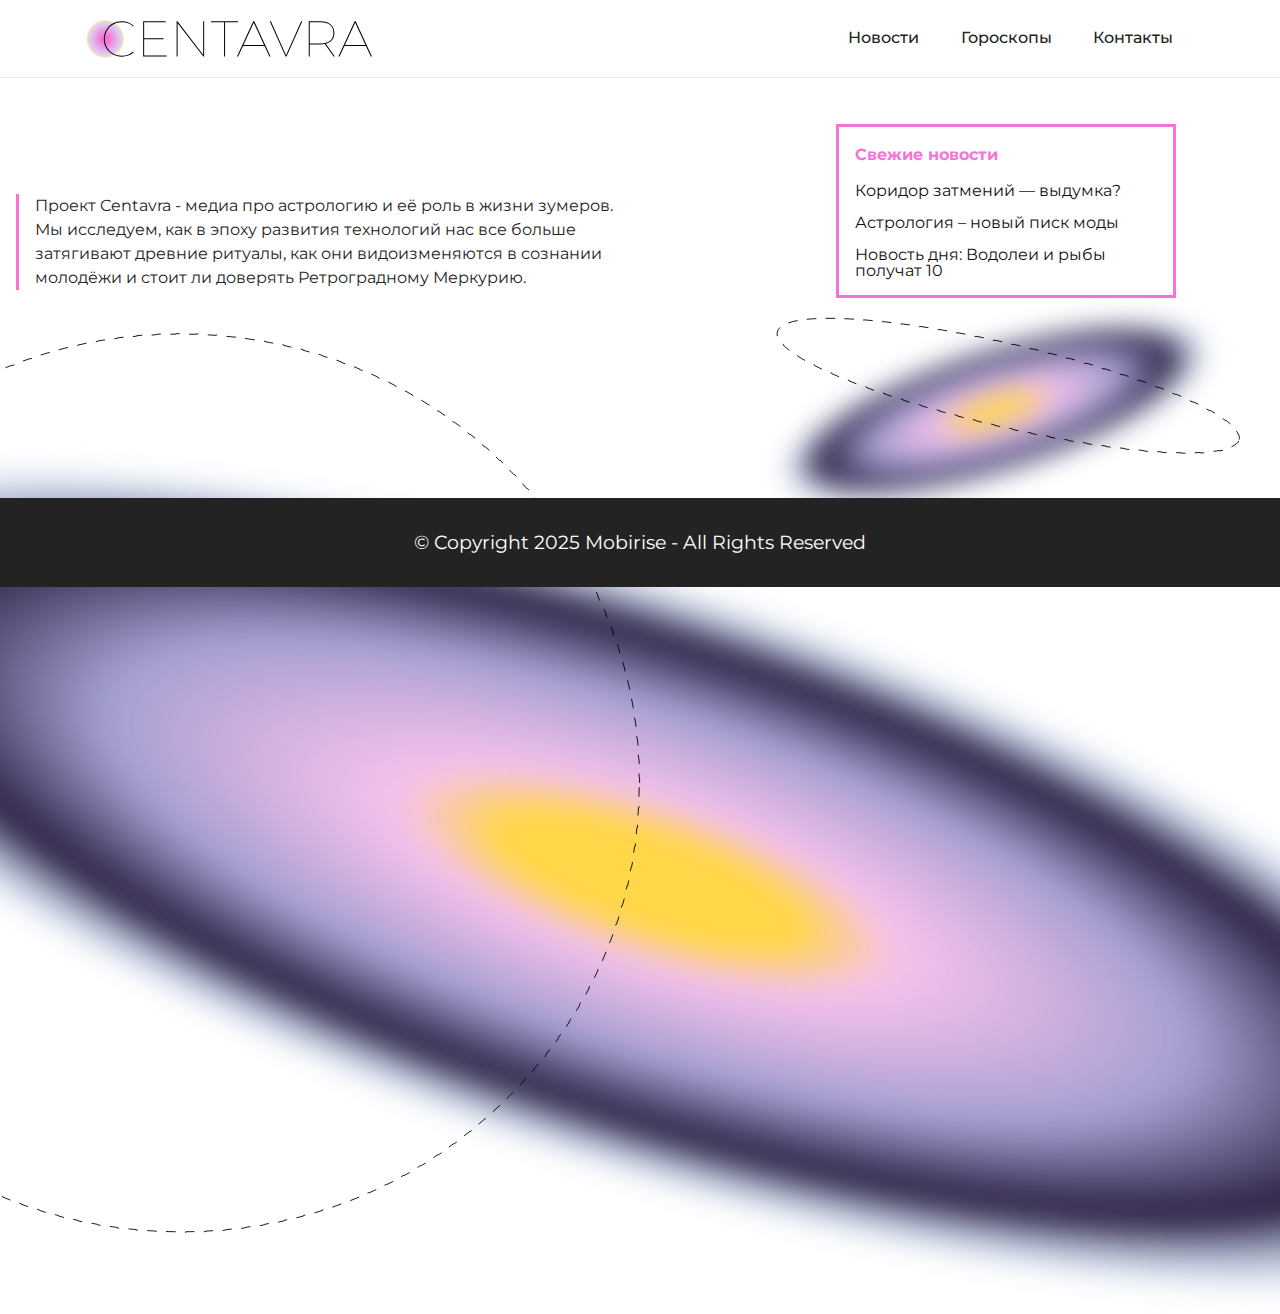
==== index.html @ 2cfb37d2 "init" ====
<!DOCTYPE html>
<html>

<head>
    <!-- Site made with Mobirise Website Builder v5.5.2, https://mobirise.com -->
    <meta charset="UTF-8">
    <meta http-equiv="X-UA-Compatible" content="IE=edge">
    <meta name="generator" content="Mobirise v5.5.2, mobirise.com">
    <meta name="viewport" content="width=device-width, initial-scale=1, minimum-scale=1">
    <link rel="shortcut icon" href="assets/images/group-280.svg" type="image/x-icon">
    <meta name="description" content="">


    <title>Home</title>
    <link rel="stylesheet" href="assets/bootstrap/css/bootstrap.min.css">
    <link rel="stylesheet" href="assets/bootstrap/css/bootstrap-grid.min.css">
    <link rel="stylesheet" href="assets/bootstrap/css/bootstrap-reboot.min.css">
    <link rel="stylesheet" href="assets/dropdown/css/style.css">
    <link rel="stylesheet" href="assets/socicon/css/styles.css">
    <link rel="stylesheet" href="assets/theme/css/style.css">
    <link rel="stylesheet" href="assets/custom/styles.css">
    <link rel="preload"
        href="https://fonts.googleapis.com/css?family=Montserrat:100,100i,200,200i,300,300i,400,400i,500,500i,600,600i,700,700i,800,800i,900,900i&display=swap"
        as="style" onload="this.onload=null;this.rel='stylesheet'">
    <noscript>
        <link rel="stylesheet"
            href="https://fonts.googleapis.com/css?family=Montserrat:100,100i,200,200i,300,300i,400,400i,500,500i,600,600i,700,700i,800,800i,900,900i&display=swap">
    </noscript>
    <link rel="preload" as="style" href="assets/mobirise/css/mbr-additional.css">
    <link rel="stylesheet" href="assets/mobirise/css/mbr-additional.css" type="text/css">




</head>

<body>

    <section data-bs-version="5.1" class="menu cid-s48OLK6784" once="menu" id="menu1-h">

        <nav class="navbar navbar-dropdown navbar-fixed-top navbar-expand-lg">
            <div class="container">
                <div class="navbar-brand">
                    <span class="navbar-logo">
                        <a href="index.html">
                            <img src="assets/images/group-280.svg" alt="home" style="height: 3.8rem;">
                        </a>
                    </span>
                </div>
                <button class="navbar-toggler" type="button" data-toggle="collapse" data-bs-toggle="collapse"
                    data-target="#navbarSupportedContent" data-bs-target="#navbarSupportedContent"
                    aria-controls="navbarNavAltMarkup" aria-expanded="false" aria-label="Toggle navigation">
                    <div class="hamburger">
                        <span></span>
                        <span></span>
                        <span></span>
                        <span></span>
                    </div>
                </button>
                <div class="collapse navbar-collapse " id="navbarSupportedContent">
                    <ul class="navbar-nav nav-dropdown nav-right" data-app-modern-menu="true">
                        <li class="nav-item"><a class="nav-link link text-black text-primary display-4"
                                href="page1.html">Новости</a></li>
                        <li class="nav-item"><a class="nav-link link text-black display-4"
                                href="https://mobirise.com">Гороскопы</a></li>
                        <li class="nav-item"><a class="nav-link link text-black display-4"
                                href="https://mobirise.com">Контакты</a></li>
                    </ul>


                </div>
            </div>
        </nav>

    </section>

    <section>
        <img src="assets/images/gradient.svg" alt="" class="background_gradient">
    </section>

    <section class="head_screen">
        <div class="about">Проект Centavra - медиа про астрологию и её роль в жизни зумеров. Мы исследуем, как в эпоху
            развития технологий
            нас все больше затягивают древние ритуалы, как они видоизменяются в сознании молодёжи и стоит ли доверять
            Ретроградному
            Меркурию.</div>
        <div class="fresh_news">
            <div class="fresh_news_title">Свежие новости</div>
            <a href='#' class="fresh_news_link">Коридор затмений — выдумка?</a>
            <a href='#' class="fresh_news_link">Астрология – новый писк моды</a>
            <a href='#' class="fresh_news_link">Новость дня: Водолеи и рыбы получат 10</a>
        </div>
    </section>

    <section data-bs-version="5.1" class="footer7 cid-sQOIJWr1a0" once="footers" id="footer7-n">





        <div class="container">
            <div class="media-container-row align-center mbr-white">
                <div class="col-12">
                    <p class="mbr-text mb-0 mbr-fonts-style display-7">
                        © Copyright 2025 Mobirise - All Rights Reserved
                    </p>
                </div>
            </div>
        </div>
    </section>
    <section
        style="background-color: #fff; font-family: -apple-system, BlinkMacSystemFont, 'Segoe UI', 'Roboto', 'Helvetica Neue', Arial, sans-serif; color:#aaa; font-size:12px; padding: 0; align-items: center; display: none;">
        <a href="https://mobirise.site/f" style="flex: 1 1; height: 3rem; padding-left: 1rem;"></a>
        <p style="flex: 0 0 auto; margin:0; padding-right:1rem;">Designed with <a href="https://mobirise.site/a"
                style="color:#aaa;">Mobirise</a></p>
    </section>
    <script src="assets/bootstrap/js/bootstrap.bundle.min.js"></script>
    <script src="assets/smoothscroll/smooth-scroll.js"></script>
    <script src="assets/ytplayer/index.js"></script>
    <script src="assets/dropdown/js/navbar-dropdown.js"></script>
    <script src="assets/theme/js/script.js"></script>


</body>

</html>
---- assets/dropdown/css/style.css ----
.navbar-dropdown {
  left: 0;
  padding: 0;
  position: absolute;
  right: 0;
  top: 0;
  transition: all 0.45s ease;
  z-index: 1030;
  background: #282828; }
  .navbar-dropdown .navbar-logo {
    margin-right: 0.8rem;
    transition: margin 0.3s ease-in-out;
    vertical-align: middle; }
    .navbar-dropdown .navbar-logo img {
      height: 3.125rem;
      transition: all 0.3s ease-in-out; }
    .navbar-dropdown .navbar-logo.mbr-iconfont {
      font-size: 3.125rem;
      line-height: 3.125rem; }
  .navbar-dropdown .navbar-caption {
    font-weight: 700;
    white-space: normal;
    vertical-align: -4px;
    line-height: 3.125rem !important; }
    .navbar-dropdown .navbar-caption, .navbar-dropdown .navbar-caption:hover {
      color: inherit;
      text-decoration: none; }
  .navbar-dropdown .mbr-iconfont + .navbar-caption {
    vertical-align: -1px; }
  .navbar-dropdown.navbar-fixed-top {
    position: fixed; }
  .navbar-dropdown .navbar-brand span {
    vertical-align: -4px; }
  .navbar-dropdown.bg-color.transparent {
    background: none; }
  .navbar-dropdown.navbar-short .navbar-brand {
    padding: 0.625rem 0; }
    .navbar-dropdown.navbar-short .navbar-brand span {
      vertical-align: -1px; }
  .navbar-dropdown.navbar-short .navbar-caption {
    line-height: 2.375rem !important;
    vertical-align: -2px; }
  .navbar-dropdown.navbar-short .navbar-logo {
    margin-right: 0.5rem; }
    .navbar-dropdown.navbar-short .navbar-logo img {
      height: 2.375rem; }
    .navbar-dropdown.navbar-short .navbar-logo.mbr-iconfont {
      font-size: 2.375rem;
      line-height: 2.375rem; }
  .navbar-dropdown.navbar-short .mbr-table-cell {
    height: 3.625rem; }
  .navbar-dropdown .navbar-close {
    left: 0.6875rem;
    position: fixed;
    top: 0.75rem;
    z-index: 1000; }
  .navbar-dropdown .hamburger-icon {
    content: "";
    display: inline-block;
    vertical-align: middle;
    width: 16px;
    -webkit-box-shadow: 0 -6px 0 1px #282828,0 0 0 1px #282828,0 6px 0 1px #282828;
    -moz-box-shadow: 0 -6px 0 1px #282828,0 0 0 1px #282828,0 6px 0 1px #282828;
    box-shadow: 0 -6px 0 1px #282828,0 0 0 1px #282828,0 6px 0 1px #282828; }

.dropdown-menu .dropdown-toggle[data-toggle="dropdown-submenu"]::after {
  border-bottom: 0.35em solid transparent;
  border-left: 0.35em solid;
  border-right: 0;
  border-top: 0.35em solid transparent;
  margin-left: 0.3rem; }

.dropdown-menu .dropdown-item:focus {
  outline: 0; }

.nav-dropdown {
  font-size: 0.75rem;
  font-weight: 500;
  height: auto !important; }
  .nav-dropdown .nav-btn {
    padding-left: 1rem; }
  .nav-dropdown .link {
    margin: .667em 1.667em;
    font-weight: 500;
    padding: 0;
    transition: color .2s ease-in-out; }
    .nav-dropdown .link.dropdown-toggle {
      margin-right: 2.583em; }
      .nav-dropdown .link.dropdown-toggle::after {
        margin-left: .25rem;
        border-top: 0.35em solid;
        border-right: 0.35em solid transparent;
        border-left: 0.35em solid transparent;
        border-bottom: 0; }
      .nav-dropdown .link.dropdown-toggle[aria-expanded="true"] {
        margin: 0;
        padding: 0.667em 3.263em  0.667em 1.667em; }
  .nav-dropdown .link::after,
  .nav-dropdown .dropdown-item::after {
    color: inherit; }
  .nav-dropdown .btn {
    font-size: 0.75rem;
    font-weight: 700;
    letter-spacing: 0;
    margin-bottom: 0;
    padding-left: 1.25rem;
    padding-right: 1.25rem; }
  .nav-dropdown .dropdown-menu {
    border-radius: 0;
    border: 0;
    left: 0;
    margin: 0;
    padding-bottom: 1.25rem;
    padding-top: 1.25rem;
    position: relative; }
  .nav-dropdown .dropdown-submenu {
    margin-left: 0.125rem;
    top: 0; }
  .nav-dropdown .dropdown-item {
    font-weight: 500;
    line-height: 2;
    padding: 0.3846em 4.615em 0.3846em 1.5385em;
    position: relative;
    transition: color .2s ease-in-out, background-color .2s ease-in-out; }
    .nav-dropdown .dropdown-item::after {
      margin-top: -0.3077em;
      position: absolute;
      right: 1.1538em;
      top: 50%; }
    .nav-dropdown .dropdown-item:focus, .nav-dropdown .dropdown-item:hover {
      background: none; }

@media (max-width: 767px) {
  .nav-dropdown.navbar-toggleable-sm {
    bottom: 0;
    display: none;
    left: 0;
    overflow-x: hidden;
    position: fixed;
    top: 0;
    transform: translateX(-100%);
    -ms-transform: translateX(-100%);
    -webkit-transform: translateX(-100%);
    width: 18.75rem;
    z-index: 999; } }
.nav-dropdown.navbar-toggleable-xl {
  bottom: 0;
  display: none;
  left: 0;
  overflow-x: hidden;
  position: fixed;
  top: 0;
  transform: translateX(-100%);
  -ms-transform: translateX(-100%);
  -webkit-transform: translateX(-100%);
  width: 18.75rem;
  z-index: 999; }

.nav-dropdown-sm {
  display: block !important;
  overflow-x: hidden;
  overflow: auto;
  padding-top: 3.875rem; }
  .nav-dropdown-sm::after {
    content: "";
    display: block;
    height: 3rem;
    width: 100%; }
  .nav-dropdown-sm.collapse.in ~ .navbar-close {
    display: block !important; }
  .nav-dropdown-sm.collapsing, .nav-dropdown-sm.collapse.in {
    transform: translateX(0);
    -ms-transform: translateX(0);
    -webkit-transform: translateX(0);
    transition: all 0.25s ease-out;
    -webkit-transition: all 0.25s ease-out;
    background: #282828; }
  .nav-dropdown-sm.collapsing[aria-expanded="false"] {
    transform: translateX(-100%);
    -ms-transform: translateX(-100%);
    -webkit-transform: translateX(-100%); }
  .nav-dropdown-sm .nav-item {
    display: block;
    margin-left: 0 !important;
    padding-left: 0; }
  .nav-dropdown-sm .link,
  .nav-dropdown-sm .dropdown-item {
    border-top: 1px dotted rgba(255, 255, 255, 0.1);
    font-size: 0.8125rem;
    line-height: 1.6;
    margin: 0 !important;
    padding: 0.875rem 2.4rem 0.875rem 1.5625rem !important;
    position: relative;
    white-space: normal; }
    .nav-dropdown-sm .link:focus, .nav-dropdown-sm .link:hover,
    .nav-dropdown-sm .dropdown-item:focus,
    .nav-dropdown-sm .dropdown-item:hover {
      background: rgba(0, 0, 0, 0.2) !important;
      color: #c0a375; }
  .nav-dropdown-sm .nav-btn {
    position: relative;
    padding: 1.5625rem 1.5625rem 0 1.5625rem; }
    .nav-dropdown-sm .nav-btn::before {
      border-top: 1px dotted rgba(255, 255, 255, 0.1);
      content: "";
      left: 0;
      position: absolute;
      top: 0;
      width: 100%; }
    .nav-dropdown-sm .nav-btn + .nav-btn {
      padding-top: 0.625rem; }
      .nav-dropdown-sm .nav-btn + .nav-btn::before {
        display: none; }
  .nav-dropdown-sm .btn {
    padding: 0.625rem 0; }
  .nav-dropdown-sm .dropdown-toggle[data-toggle="dropdown-submenu"]::after {
    margin-left: .25rem;
    border-top: 0.35em solid;
    border-right: 0.35em solid transparent;
    border-left: 0.35em solid transparent;
    border-bottom: 0; }
  .nav-dropdown-sm .dropdown-toggle[data-toggle="dropdown-submenu"][aria-expanded="true"]::after {
    border-top: 0;
    border-right: 0.35em solid transparent;
    border-left: 0.35em solid transparent;
    border-bottom: 0.35em solid; }
  .nav-dropdown-sm .dropdown-menu {
    margin: 0;
    padding: 0;
    position: relative;
    top: 0;
    left: 0;
    width: 100%;
    border: 0;
    float: none;
    border-radius: 0;
    background: none; }
  .nav-dropdown-sm .dropdown-submenu {
    left: 100%;
    margin-left: 0.125rem;
    margin-top: -1.25rem;
    top: 0; }

.navbar-toggleable-sm .nav-dropdown .dropdown-menu {
  position: absolute; }

.navbar-toggleable-sm .nav-dropdown .dropdown-submenu {
  left: 100%;
  margin-left: 0.125rem;
  margin-top: -1.25rem;
  top: 0; }

.navbar-toggleable-sm.opened .nav-dropdown .dropdown-menu {
  position: relative; }

.navbar-toggleable-sm.opened .nav-dropdown .dropdown-submenu {
  left: 0;
  margin-left: 00rem;
  margin-top: 0rem;
  top: 0; }

.is-builder .nav-dropdown.collapsing {
  transition: none !important; }
---- assets/socicon/css/styles.css ----
@charset "UTF-8";

@font-face {
  font-family: 'Socicon';
  src:  url('../fonts/socicon.eot');
  src:  url('../fonts/socicon.eot?#iefix') format('embedded-opentype'),
    url('../fonts/socicon.woff2') format('woff2'),
    url('../fonts/socicon.ttf') format('truetype'),
    url('../fonts/socicon.woff') format('woff'),
    url('../fonts/socicon.svg#socicon') format('svg');
  font-weight: normal;
  font-style: normal;
  font-display: swap;
}

[data-icon]:before {
  font-family: "socicon" !important;
  content: attr(data-icon);
  font-style: normal !important;
  font-weight: normal !important;
  font-variant: normal !important;
  text-transform: none !important;
  speak: none;
  line-height: 1;
  -webkit-font-smoothing: antialiased;
  -moz-osx-font-smoothing: grayscale;
}

[class^="socicon-"], [class*=" socicon-"] {
  /* use !important to prevent issues with browser extensions that change fonts */
  font-family: 'Socicon' !important;
  speak: none;
  font-style: normal;
  font-weight: normal;
  font-variant: normal;
  text-transform: none;
  line-height: 1;

  /* Better Font Rendering =========== */
  -webkit-font-smoothing: antialiased;
  -moz-osx-font-smoothing: grayscale;
}

.socicon-eitaa:before {
  content: "\e97c";
}
.socicon-soroush:before {
  content: "\e97d";
}
.socicon-bale:before {
  content: "\e97e";
}
.socicon-zazzle:before {
  content: "\e97b";
}
.socicon-society6:before {
  content: "\e97a";
}
.socicon-redbubble:before {
  content: "\e979";
}
.socicon-avvo:before {
  content: "\e978";
}
.socicon-stitcher:before {
  content: "\e977";
}
.socicon-googlehangouts:before {
  content: "\e974";
}
.socicon-dlive:before {
  content: "\e975";
}
.socicon-vsco:before {
  content: "\e976";
}
.socicon-flipboard:before {
  content: "\e973";
}
.socicon-ubuntu:before {
  content: "\e958";
}
.socicon-artstation:before {
  content: "\e959";
}
.socicon-invision:before {
  content: "\e95a";
}
.socicon-torial:before {
  content: "\e95b";
}
.socicon-collectorz:before {
  content: "\e95c";
}
.socicon-seenthis:before {
  content: "\e95d";
}
.socicon-googleplaymusic:before {
  content: "\e95e";
}
.socicon-debian:before {
  content: "\e95f";
}
.socicon-filmfreeway:before {
  content: "\e960";
}
.socicon-gnome:before {
  content: "\e961";
}
.socicon-itchio:before {
  content: "\e962";
}
.socicon-jamendo:before {
  content: "\e963";
}
.socicon-mix:before {
  content: "\e964";
}
.socicon-sharepoint:before {
  content: "\e965";
}
.socicon-tinder:before {
  content: "\e966";
}
.socicon-windguru:before {
  content: "\e967";
}
.socicon-cdbaby:before {
  content: "\e968";
}
.socicon-elementaryos:before {
  content: "\e969";
}
.socicon-stage32:before {
  content: "\e96a";
}
.socicon-tiktok:before {
  content: "\e96b";
}
.socicon-gitter:before {
  content: "\e96c";
}
.socicon-letterboxd:before {
  content: "\e96d";
}
.socicon-threema:before {
  content: "\e96e";
}
.socicon-splice:before {
  content: "\e96f";
}
.socicon-metapop:before {
  content: "\e970";
}
.socicon-naver:before {
  content: "\e971";
}
.socicon-remote:before {
  content: "\e972";
}
.socicon-internet:before {
  content: "\e957";
}
.socicon-moddb:before {
  content: "\e94b";
}
.socicon-indiedb:before {
  content: "\e94c";
}
.socicon-traxsource:before {
  content: "\e94d";
}
.socicon-gamefor:before {
  content: "\e94e";
}
.socicon-pixiv:before {
  content: "\e94f";
}
.socicon-myanimelist:before {
  content: "\e950";
}
.socicon-blackberry:before {
  content: "\e951";
}
.socicon-wickr:before {
  content: "\e952";
}
.socicon-spip:before {
  content: "\e953";
}
.socicon-napster:before {
  content: "\e954";
}
.socicon-beatport:before {
  content: "\e955";
}
.socicon-hackerone:before {
  content: "\e956";
}
.socicon-hackernews:before {
  content: "\e946";
}
.socicon-smashwords:before {
  content: "\e947";
}
.socicon-kobo:before {
  content: "\e948";
}
.socicon-bookbub:before {
  content: "\e949";
}
.socicon-mailru:before {
  content: "\e94a";
}
.socicon-gitlab:before {
  content: "\e945";
}
.socicon-instructables:before {
  content: "\e944";
}
.socicon-portfolio:before {
  content: "\e943";
}
.socicon-codered:before {
  content: "\e940";
}
.socicon-origin:before {
  content: "\e941";
}
.socicon-nextdoor:before {
  content: "\e942";
}
.socicon-udemy:before {
  content: "\e93f";
}
.socicon-livemaster:before {
  content: "\e93e";
}
.socicon-crunchbase:before {
  content: "\e93b";
}
.socicon-homefy:before {
  content: "\e93c";
}
.socicon-calendly:before {
  content: "\e93d";
}
.socicon-realtor:before {
  content: "\e90f";
}
.socicon-tidal:before {
  content: "\e910";
}
.socicon-qobuz:before {
  content: "\e911";
}
.socicon-natgeo:before {
  content: "\e912";
}
.socicon-mastodon:before {
  content: "\e913";
}
.socicon-unsplash:before {
  content: "\e914";
}
.socicon-homeadvisor:before {
  content: "\e915";
}
.socicon-angieslist:before {
  content: "\e916";
}
.socicon-codepen:before {
  content: "\e917";
}
.socicon-slack:before {
  content: "\e918";
}
.socicon-openaigym:before {
  content: "\e919";
}
.socicon-logmein:before {
  content: "\e91a";
}
.socicon-fiverr:before {
  content: "\e91b";
}
.socicon-gotomeeting:before {
  content: "\e91c";
}
.socicon-aliexpress:before {
  content: "\e91d";
}
.socicon-guru:before {
  content: "\e91e";
}
.socicon-appstore:before {
  content: "\e91f";
}
.socicon-homes:before {
  content: "\e920";
}
.socicon-zoom:before {
  content: "\e921";
}
.socicon-alibaba:before {
  content: "\e922";
}
.socicon-craigslist:before {
  content: "\e923";
}
.socicon-wix:before {
  content: "\e924";
}
.socicon-redfin:before {
  content: "\e925";
}
.socicon-googlecalendar:before {
  content: "\e926";
}
.socicon-shopify:before {
  content: "\e927";
}
.socicon-freelancer:before {
  content: "\e928";
}
.socicon-seedrs:before {
  content: "\e929";
}
.socicon-bing:before {
  content: "\e92a";
}
.socicon-doodle:before {
  content: "\e92b";
}
.socicon-bonanza:before {
  content: "\e92c";
}
.socicon-squarespace:before {
  content: "\e92d";
}
.socicon-toptal:before {
  content: "\e92e";
}
.socicon-gust:before {
  content: "\e92f";
}
.socicon-ask:before {
  content: "\e930";
}
.socicon-trulia:before {
  content: "\e931";
}
.socicon-loomly:before {
  content: "\e932";
}
.socicon-ghost:before {
  content: "\e933";
}
.socicon-upwork:before {
  content: "\e934";
}
.socicon-fundable:before {
  content: "\e935";
}
.socicon-booking:before {
  content: "\e936";
}
.socicon-googlemaps:before {
  content: "\e937";
}
.socicon-zillow:before {
  content: "\e938";
}
.socicon-niconico:before {
  content: "\e939";
}
.socicon-toneden:before {
  content: "\e93a";
}
.socicon-augment:before {
  content: "\e908";
}
.socicon-bitbucket:before {
  content: "\e909";
}
.socicon-fyuse:before {
  content: "\e90a";
}
.socicon-yt-gaming:before {
  content: "\e90b";
}
.socicon-sketchfab:before {
  content: "\e90c";
}
.socicon-mobcrush:before {
  content: "\e90d";
}
.socicon-microsoft:before {
  content: "\e90e";
}
.socicon-pandora:before {
  content: "\e907";
}
.socicon-messenger:before {
  content: "\e906";
}
.socicon-gamewisp:before {
  content: "\e905";
}
.socicon-bloglovin:before {
  content: "\e904";
}
.socicon-tunein:before {
  content: "\e903";
}
.socicon-gamejolt:before {
  content: "\e901";
}
.socicon-trello:before {
  content: "\e902";
}
.socicon-spreadshirt:before {
  content: "\e900";
}
.socicon-500px:before {
  content: "\e000";
}
.socicon-8tracks:before {
  content: "\e001";
}
.socicon-airbnb:before {
  content: "\e002";
}
.socicon-alliance:before {
  content: "\e003";
}
.socicon-amazon:before {
  content: "\e004";
}
.socicon-amplement:before {
  content: "\e005";
}
.socicon-android:before {
  content: "\e006";
}
.socicon-angellist:before {
  content: "\e007";
}
.socicon-apple:before {
  content: "\e008";
}
.socicon-appnet:before {
  content: "\e009";
}
.socicon-baidu:before {
  content: "\e00a";
}
.socicon-bandcamp:before {
  content: "\e00b";
}
.socicon-battlenet:before {
  content: "\e00c";
}
.socicon-mixer:before {
  content: "\e00d";
}
.socicon-bebee:before {
  content: "\e00e";
}
.socicon-bebo:before {
  content: "\e00f";
}
.socicon-behance:before {
  content: "\e010";
}
.socicon-blizzard:before {
  content: "\e011";
}
.socicon-blogger:before {
  content: "\e012";
}
.socicon-buffer:before {
  content: "\e013";
}
.socicon-chrome:before {
  content: "\e014";
}
.socicon-coderwall:before {
  content: "\e015";
}
.socicon-curse:before {
  content: "\e016";
}
.socicon-dailymotion:before {
  content: "\e017";
}
.socicon-deezer:before {
  content: "\e018";
}
.socicon-delicious:before {
  content: "\e019";
}
.socicon-deviantart:before {
  content: "\e01a";
}
.socicon-diablo:before {
  content: "\e01b";
}
.socicon-digg:before {
  content: "\e01c";
}
.socicon-discord:before {
  content: "\e01d";
}
.socicon-disqus:before {
  content: "\e01e";
}
.socicon-douban:before {
  content: "\e01f";
}
.socicon-draugiem:before {
  content: "\e020";
}
.socicon-dribbble:before {
  content: "\e021";
}
.socicon-drupal:before {
  content: "\e022";
}
.socicon-ebay:before {
  content: "\e023";
}
.socicon-ello:before {
  content: "\e024";
}
.socicon-endomodo:before {
  content: "\e025";
}
.socicon-envato:before {
  content: "\e026";
}
.socicon-etsy:before {
  content: "\e027";
}
.socicon-facebook:before {
  content: "\e028";
}
.socicon-feedburner:before {
  content: "\e029";
}
.socicon-filmweb:before {
  content: "\e02a";
}
.socicon-firefox:before {
  content: "\e02b";
}
.socicon-flattr:before {
  content: "\e02c";
}
.socicon-flickr:before {
  content: "\e02d";
}
.socicon-formulr:before {
  content: "\e02e";
}
.socicon-forrst:before {
  content: "\e02f";
}
.socicon-foursquare:before {
  content: "\e030";
}
.socicon-friendfeed:before {
  content: "\e031";
}
.socicon-github:before {
  content: "\e032";
}
.socicon-goodreads:before {
  content: "\e033";
}
.socicon-google:before {
  content: "\e034";
}
.socicon-googlescholar:before {
  content: "\e035";
}
.socicon-googlegroups:before {
  content: "\e036";
}
.socicon-googlephotos:before {
  content: "\e037";
}
.socicon-googleplus:before {
  content: "\e038";
}
.socicon-grooveshark:before {
  content: "\e039";
}
.socicon-hackerrank:before {
  content: "\e03a";
}
.socicon-hearthstone:before {
  content: "\e03b";
}
.socicon-hellocoton:before {
  content: "\e03c";
}
.socicon-heroes:before {
  content: "\e03d";
}
.socicon-smashcast:before {
  content: "\e03e";
}
.socicon-horde:before {
  content: "\e03f";
}
.socicon-houzz:before {
  content: "\e040";
}
.socicon-icq:before {
  content: "\e041";
}
.socicon-identica:before {
  content: "\e042";
}
.socicon-imdb:before {
  content: "\e043";
}
.socicon-instagram:before {
  content: "\e044";
}
.socicon-issuu:before {
  content: "\e045";
}
.socicon-istock:before {
  content: "\e046";
}
.socicon-itunes:before {
  content: "\e047";
}
.socicon-keybase:before {
  content: "\e048";
}
.socicon-lanyrd:before {
  content: "\e049";
}
.socicon-lastfm:before {
  content: "\e04a";
}
.socicon-line:before {
  content: "\e04b";
}
.socicon-linkedin:before {
  content: "\e04c";
}
.socicon-livejournal:before {
  content: "\e04d";
}
.socicon-lyft:before {
  content: "\e04e";
}
.socicon-macos:before {
  content: "\e04f";
}
.socicon-mail:before {
  content: "\e050";
}
.socicon-medium:before {
  content: "\e051";
}
.socicon-meetup:before {
  content: "\e052";
}
.socicon-mixcloud:before {
  content: "\e053";
}
.socicon-modelmayhem:before {
  content: "\e054";
}
.socicon-mumble:before {
  content: "\e055";
}
.socicon-myspace:before {
  content: "\e056";
}
.socicon-newsvine:before {
  content: "\e057";
}
.socicon-nintendo:before {
  content: "\e058";
}
.socicon-npm:before {
  content: "\e059";
}
.socicon-odnoklassniki:before {
  content: "\e05a";
}
.socicon-openid:before {
  content: "\e05b";
}
.socicon-opera:before {
  content: "\e05c";
}
.socicon-outlook:before {
  content: "\e05d";
}
.socicon-overwatch:before {
  content: "\e05e";
}
.socicon-patreon:before {
  content: "\e05f";
}
.socicon-paypal:before {
  content: "\e060";
}
.socicon-periscope:before {
  content: "\e061";
}
.socicon-persona:before {
  content: "\e062";
}
.socicon-pinterest:before {
  content: "\e063";
}
.socicon-play:before {
  content: "\e064";
}
.socicon-player:before {
  content: "\e065";
}
.socicon-playstation:before {
  content: "\e066";
}
.socicon-pocket:before {
  content: "\e067";
}
.socicon-qq:before {
  content: "\e068";
}
.socicon-quora:before {
  content: "\e069";
}
.socicon-raidcall:before {
  content: "\e06a";
}
.socicon-ravelry:before {
  content: "\e06b";
}
.socicon-reddit:before {
  content: "\e06c";
}
.socicon-renren:before {
  content: "\e06d";
}
.socicon-researchgate:before {
  content: "\e06e";
}
.socicon-residentadvisor:before {
  content: "\e06f";
}
.socicon-reverbnation:before {
  content: "\e070";
}
.socicon-rss:before {
  content: "\e071";
}
.socicon-sharethis:before {
  content: "\e072";
}
.socicon-skype:before {
  content: "\e073";
}
.socicon-slideshare:before {
  content: "\e074";
}
.socicon-smugmug:before {
  content: "\e075";
}
.socicon-snapchat:before {
  content: "\e076";
}
.socicon-songkick:before {
  content: "\e077";
}
.socicon-soundcloud:before {
  content: "\e078";
}
.socicon-spotify:before {
  content: "\e079";
}
.socicon-stackexchange:before {
  content: "\e07a";
}
.socicon-stackoverflow:before {
  content: "\e07b";
}
.socicon-starcraft:before {
  content: "\e07c";
}
.socicon-stayfriends:before {
  content: "\e07d";
}
.socicon-steam:before {
  content: "\e07e";
}
.socicon-storehouse:before {
  content: "\e07f";
}
.socicon-strava:before {
  content: "\e080";
}
.socicon-streamjar:before {
  content: "\e081";
}
.socicon-stumbleupon:before {
  content: "\e082";
}
.socicon-swarm:before {
  content: "\e083";
}
.socicon-teamspeak:before {
  content: "\e084";
}
.socicon-teamviewer:before {
  content: "\e085";
}
.socicon-technorati:before {
  content: "\e086";
}
.socicon-telegram:before {
  content: "\e087";
}
.socicon-tripadvisor:before {
  content: "\e088";
}
.socicon-tripit:before {
  content: "\e089";
}
.socicon-triplej:before {
  content: "\e08a";
}
.socicon-tumblr:before {
  content: "\e08b";
}
.socicon-twitch:before {
  content: "\e08c";
}
.socicon-twitter:before {
  content: "\e08d";
}
.socicon-uber:before {
  content: "\e08e";
}
.socicon-ventrilo:before {
  content: "\e08f";
}
.socicon-viadeo:before {
  content: "\e090";
}
.socicon-viber:before {
  content: "\e091";
}
.socicon-viewbug:before {
  content: "\e092";
}
.socicon-vimeo:before {
  content: "\e093";
}
.socicon-vine:before {
  content: "\e094";
}
.socicon-vkontakte:before {
  content: "\e095";
}
.socicon-warcraft:before {
  content: "\e096";
}
.socicon-wechat:before {
  content: "\e097";
}
.socicon-weibo:before {
  content: "\e098";
}
.socicon-whatsapp:before {
  content: "\e099";
}
.socicon-wikipedia:before {
  content: "\e09a";
}
.socicon-windows:before {
  content: "\e09b";
}
.socicon-wordpress:before {
  content: "\e09c";
}
.socicon-wykop:before {
  content: "\e09d";
}
.socicon-xbox:before {
  content: "\e09e";
}
.socicon-xing:before {
  content: "\e09f";
}
.socicon-yahoo:before {
  content: "\e0a0";
}
.socicon-yammer:before {
  content: "\e0a1";
}
.socicon-yandex:before {
  content: "\e0a2";
}
.socicon-yelp:before {
  content: "\e0a3";
}
.socicon-younow:before {
  content: "\e0a4";
}
.socicon-youtube:before {
  content: "\e0a5";
}
.socicon-zapier:before {
  content: "\e0a6";
}
.socicon-zerply:before {
  content: "\e0a7";
}
.socicon-zomato:before {
  content: "\e0a8";
}
.socicon-zynga:before {
  content: "\e0a9";
}
---- assets/theme/css/style.css ----
@charset "UTF-8";
section {
  background-color: #ffffff;
}

body {
  font-style: normal;
  line-height: 1.5;
  font-weight: 400;
  color: #232323;
  position: relative;
}

button {
  background-color: transparent;
  border-color: transparent;
}

section,
.container,
.container-fluid {
  position: relative;
  word-wrap: break-word;
}

a.mbr-iconfont:hover {
  text-decoration: none;
}

.article .lead p,
.article .lead ul,
.article .lead ol,
.article .lead pre,
.article .lead blockquote {
  margin-bottom: 0;
}

a {
  font-style: normal;
  font-weight: 400;
  cursor: pointer;
}
a, a:hover {
  text-decoration: none;
}

.mbr-section-title {
  font-style: normal;
  line-height: 1.3;
}

.mbr-section-subtitle {
  line-height: 1.3;
}

.mbr-text {
  font-style: normal;
  line-height: 1.7;
}

h1,
h2,
h3,
h4,
h5,
h6,
.display-1,
.display-2,
.display-4,
.display-5,
.display-7,
span,
p,
a {
  line-height: 1;
  word-break: break-word;
  word-wrap: break-word;
  font-weight: 400;
}

b,
strong {
  font-weight: bold;
}

input:-webkit-autofill, input:-webkit-autofill:hover, input:-webkit-autofill:focus, input:-webkit-autofill:active {
  transition-delay: 9999s;
  -webkit-transition-property: background-color, color;
  transition-property: background-color, color;
}

textarea[type=hidden] {
  display: none;
}

section {
  background-position: 50% 50%;
  background-repeat: no-repeat;
  background-size: cover;
}
section .mbr-background-video,
section .mbr-background-video-preview {
  position: absolute;
  bottom: 0;
  left: 0;
  right: 0;
  top: 0;
}

.hidden {
  visibility: hidden;
}

.mbr-z-index20 {
  z-index: 20;
}

/*! Base colors */
.mbr-white {
  color: #ffffff;
}

.mbr-black {
  color: #111111;
}

.mbr-bg-white {
  background-color: #ffffff;
}

.mbr-bg-black {
  background-color: #000000;
}

/*! Text-aligns */
.align-left {
  text-align: left;
}

.align-center {
  text-align: center;
}

.align-right {
  text-align: right;
}

/*! Font-weight  */
.mbr-light {
  font-weight: 300;
}

.mbr-regular {
  font-weight: 400;
}

.mbr-semibold {
  font-weight: 500;
}

.mbr-bold {
  font-weight: 700;
}

/*! Media  */
.media-content {
  flex-basis: 100%;
}

.media-container-row {
  display: flex;
  flex-direction: row;
  flex-wrap: wrap;
  justify-content: center;
  align-content: center;
  align-items: start;
}
.media-container-row .media-size-item {
  width: 400px;
}

.media-container-column {
  display: flex;
  flex-direction: column;
  flex-wrap: wrap;
  justify-content: center;
  align-content: center;
  align-items: stretch;
}
.media-container-column > * {
  width: 100%;
}

@media (min-width: 992px) {
  .media-container-row {
    flex-wrap: nowrap;
  }
}
figure {
  margin-bottom: 0;
  overflow: hidden;
}

figure[mbr-media-size] {
  transition: width 0.1s;
}

img,
iframe {
  display: block;
  width: 100%;
}

.card {
  background-color: transparent;
  border: none;
}

.card-box {
  width: 100%;
}

.card-img {
  text-align: center;
  flex-shrink: 0;
  -webkit-flex-shrink: 0;
}

.media {
  max-width: 100%;
  margin: 0 auto;
}

.mbr-figure {
  align-self: center;
}

.media-container > div {
  max-width: 100%;
}

.mbr-figure img,
.card-img img {
  width: 100%;
}

@media (max-width: 991px) {
  .media-size-item {
    width: auto !important;
  }

  .media {
    width: auto;
  }

  .mbr-figure {
    width: 100% !important;
  }
}
/*! Buttons */
.mbr-section-btn {
  margin-left: -0.6rem;
  margin-right: -0.6rem;
  font-size: 0;
}

.btn {
  font-weight: 600;
  border-width: 1px;
  font-style: normal;
  margin: 0.6rem 0.6rem;
  white-space: normal;
  transition: all 0.2s ease-in-out;
  display: inline-flex;
  align-items: center;
  justify-content: center;
  word-break: break-word;
}

.btn-sm {
  font-weight: 600;
  letter-spacing: 0px;
  transition: all 0.3s ease-in-out;
}

.btn-md {
  font-weight: 600;
  letter-spacing: 0px;
  transition: all 0.3s ease-in-out;
}

.btn-lg {
  font-weight: 600;
  letter-spacing: 0px;
  transition: all 0.3s ease-in-out;
}

.btn-form {
  margin: 0;
}
.btn-form:hover {
  cursor: pointer;
}

nav .mbr-section-btn {
  margin-left: 0rem;
  margin-right: 0rem;
}

/*! Btn icon margin */
.btn .mbr-iconfont,
.btn.btn-sm .mbr-iconfont {
  order: 1;
  cursor: pointer;
  margin-left: 0.5rem;
  vertical-align: sub;
}

.btn.btn-md .mbr-iconfont,
.btn.btn-md .mbr-iconfont {
  margin-left: 0.8rem;
}

.mbr-regular {
  font-weight: 400;
}

.mbr-semibold {
  font-weight: 500;
}

.mbr-bold {
  font-weight: 700;
}

[type=submit] {
  -webkit-appearance: none;
}

/*! Full-screen */
.mbr-fullscreen .mbr-overlay {
  min-height: 100vh;
}

.mbr-fullscreen {
  display: flex;
  display: -moz-flex;
  display: -ms-flex;
  display: -o-flex;
  align-items: center;
  min-height: 100vh;
  padding-top: 3rem;
  padding-bottom: 3rem;
}

/*! Map */
.map {
  height: 25rem;
  position: relative;
}
.map iframe {
  width: 100%;
  height: 100%;
}

/*! Scroll to top arrow */
.mbr-arrow-up {
  bottom: 25px;
  right: 90px;
  position: fixed;
  text-align: right;
  z-index: 5000;
  color: #ffffff;
  font-size: 22px;
}

.mbr-arrow-up a {
  background: rgba(0, 0, 0, 0.2);
  border-radius: 50%;
  color: #fff;
  display: inline-block;
  height: 60px;
  width: 60px;
  border: 2px solid #fff;
  outline-style: none !important;
  position: relative;
  text-decoration: none;
  transition: all 0.3s ease-in-out;
  cursor: pointer;
  text-align: center;
}
.mbr-arrow-up a:hover {
  background-color: rgba(0, 0, 0, 0.4);
}
.mbr-arrow-up a i {
  line-height: 60px;
}

.mbr-arrow-up-icon {
  display: block;
  color: #fff;
}

.mbr-arrow-up-icon::before {
  content: "›";
  display: inline-block;
  font-family: serif;
  font-size: 22px;
  line-height: 1;
  font-style: normal;
  position: relative;
  top: 6px;
  left: -4px;
  transform: rotate(-90deg);
}

/*! Arrow Down */
.mbr-arrow {
  position: absolute;
  bottom: 45px;
  left: 50%;
  width: 60px;
  height: 60px;
  cursor: pointer;
  background-color: rgba(80, 80, 80, 0.5);
  border-radius: 50%;
  transform: translateX(-50%);
}
@media (max-width: 767px) {
  .mbr-arrow {
    display: none;
  }
}
.mbr-arrow > a {
  display: inline-block;
  text-decoration: none;
  outline-style: none;
  -webkit-animation: arrowdown 1.7s ease-in-out infinite;
          animation: arrowdown 1.7s ease-in-out infinite;
  color: #ffffff;
}
.mbr-arrow > a > i {
  position: absolute;
  top: -2px;
  left: 15px;
  font-size: 2rem;
}

#scrollToTop a i::before {
  content: "";
  position: absolute;
  display: block;
  border-bottom: 2.5px solid #fff;
  border-left: 2.5px solid #fff;
  width: 27.8%;
  height: 27.8%;
  left: 50%;
  top: 51%;
  transform: translateY(-30%) translateX(-50%) rotate(135deg);
}

@keyframes arrowdown {
  0% {
    transform: translateY(0px);
  }
  50% {
    transform: translateY(-5px);
  }
  100% {
    transform: translateY(0px);
  }
}
@-webkit-keyframes arrowdown {
  0% {
    transform: translateY(0px);
  }
  50% {
    transform: translateY(-5px);
  }
  100% {
    transform: translateY(0px);
  }
}
@media (max-width: 500px) {
  .mbr-arrow-up {
    left: 0;
    right: 0;
    text-align: center;
  }
}
/*Gradients animation*/
@keyframes gradient-animation {
  from {
    background-position: 0% 100%;
    -webkit-animation-timing-function: ease-in-out;
            animation-timing-function: ease-in-out;
  }
  to {
    background-position: 100% 0%;
    -webkit-animation-timing-function: ease-in-out;
            animation-timing-function: ease-in-out;
  }
}
@-webkit-keyframes gradient-animation {
  from {
    background-position: 0% 100%;
    -webkit-animation-timing-function: ease-in-out;
            animation-timing-function: ease-in-out;
  }
  to {
    background-position: 100% 0%;
    -webkit-animation-timing-function: ease-in-out;
            animation-timing-function: ease-in-out;
  }
}
.bg-gradient {
  background-size: 200% 200%;
  animation: gradient-animation 5s infinite alternate;
  -webkit-animation: gradient-animation 5s infinite alternate;
}

.menu .navbar-brand {
  display: -webkit-flex;
}
.menu .navbar-brand span {
  display: flex;
  display: -webkit-flex;
}
.menu .navbar-brand .navbar-caption-wrap {
  display: -webkit-flex;
}
.menu .navbar-brand .navbar-logo img {
  display: -webkit-flex;
  width: auto;
}
@media (min-width: 768px) and (max-width: 991px) {
  .menu .navbar-toggleable-sm .navbar-nav {
    display: -ms-flexbox;
  }
}
@media (max-width: 991px) {
  .menu .navbar-collapse {
    max-height: 93.5vh;
  }
  .menu .navbar-collapse.show {
    overflow: auto;
  }
}
@media (min-width: 992px) {
  .menu .navbar-nav.nav-dropdown {
    display: -webkit-flex;
  }
  .menu .navbar-toggleable-sm .navbar-collapse {
    display: -webkit-flex !important;
  }
  .menu .collapsed .navbar-collapse {
    max-height: 93.5vh;
  }
  .menu .collapsed .navbar-collapse.show {
    overflow: auto;
  }
}
@media (max-width: 767px) {
  .menu .navbar-collapse {
    max-height: 80vh;
  }
}

.nav-link .mbr-iconfont {
  margin-right: 0.5rem;
}

.navbar {
  display: -webkit-flex;
  -webkit-flex-wrap: wrap;
  -webkit-align-items: center;
  -webkit-justify-content: space-between;
}

.navbar-collapse {
  -webkit-flex-basis: 100%;
  -webkit-flex-grow: 1;
  -webkit-align-items: center;
}

.nav-dropdown .link {
  padding: 0.667em 1.667em !important;
  margin: 0 !important;
}

.nav {
  display: -webkit-flex;
  -webkit-flex-wrap: wrap;
}

.row {
  display: -webkit-flex;
  -webkit-flex-wrap: wrap;
}

.justify-content-center {
  -webkit-justify-content: center;
}

.form-inline {
  display: -webkit-flex;
}

.card-wrapper {
  -webkit-flex: 1;
}

.carousel-control {
  z-index: 10;
  display: -webkit-flex;
}

.carousel-controls {
  display: -webkit-flex;
}

.media {
  display: -webkit-flex;
}

.form-group:focus {
  outline: none;
}

.jq-selectbox__select {
  padding: 7px 0;
  position: relative;
}

.jq-selectbox__dropdown {
  overflow: hidden;
  border-radius: 10px;
  position: absolute;
  top: 100%;
  left: 0 !important;
  width: 100% !important;
}

.jq-selectbox__trigger-arrow {
  right: 0;
  transform: translateY(-50%);
}

.jq-selectbox li {
  padding: 1.07em 0.5em;
}

input[type=range] {
  padding-left: 0 !important;
  padding-right: 0 !important;
}

.modal-dialog,
.modal-content {
  height: 100%;
}

.modal-dialog .carousel-inner {
  height: calc(100vh - 1.75rem);
}
@media (max-width: 575px) {
  .modal-dialog .carousel-inner {
    height: calc(100vh - 1rem);
  }
}

.carousel-item {
  text-align: center;
}

.carousel-item img {
  margin: auto;
}

.navbar-toggler {
  align-self: flex-start;
  padding: 0.25rem 0.75rem;
  font-size: 1.25rem;
  line-height: 1;
  background: transparent;
  border: 1px solid transparent;
  border-radius: 0.25rem;
}

.navbar-toggler:focus,
.navbar-toggler:hover {
  text-decoration: none;
  box-shadow: none;
}

.navbar-toggler-icon {
  display: inline-block;
  width: 1.5em;
  height: 1.5em;
  vertical-align: middle;
  content: "";
  background: no-repeat center center;
  background-size: 100% 100%;
}

.navbar-toggler-left {
  position: absolute;
  left: 1rem;
}

.navbar-toggler-right {
  position: absolute;
  right: 1rem;
}

.card-img {
  width: auto;
}

.menu .navbar.collapsed:not(.beta-menu) {
  flex-direction: column;
}

.carousel-item.active,
.carousel-item-next,
.carousel-item-prev {
  display: flex;
}

.note-air-layout .dropup .dropdown-menu,
.note-air-layout .navbar-fixed-bottom .dropdown .dropdown-menu {
  bottom: initial !important;
}

html,
body {
  height: auto;
  min-height: 100vh;
}

.dropup .dropdown-toggle::after {
  display: none;
}

.form-asterisk {
  font-family: initial;
  position: absolute;
  top: -2px;
  font-weight: normal;
}

.form-control-label {
  position: relative;
  cursor: pointer;
  margin-bottom: 0.357em;
  padding: 0;
}

.alert {
  color: #ffffff;
  border-radius: 0;
  border: 0;
  font-size: 1.1rem;
  line-height: 1.5;
  margin-bottom: 1.875rem;
  padding: 1.25rem;
  position: relative;
  text-align: center;
}
.alert.alert-form::after {
  background-color: inherit;
  bottom: -7px;
  content: "";
  display: block;
  height: 14px;
  left: 50%;
  margin-left: -7px;
  position: absolute;
  transform: rotate(45deg);
  width: 14px;
}

.form-control {
  background-color: #ffffff;
  background-clip: border-box;
  color: #232323;
  line-height: 1rem !important;
  height: auto;
  padding: 0.6rem 1.2rem;
  transition: border-color 0.25s ease 0s;
  border: 1px solid transparent !important;
  border-radius: 4px;
  box-shadow: rgba(0, 0, 0, 0.07) 0px 1px 1px 0px, rgba(0, 0, 0, 0.07) 0px 1px 3px 0px, rgba(0, 0, 0, 0.03) 0px 0px 0px 1px;
}
.form-active .form-control:invalid {
  border-color: red;
}

form .row {
  margin-left: -0.6rem;
  margin-right: -0.6rem;
}
form .row [class*=col] {
  padding-left: 0.6rem;
  padding-right: 0.6rem;
}

form .mbr-section-btn {
  margin: 0;
  padding-left: 0.6rem;
  padding-right: 0.6rem;
}

form .btn {
  display: flex;
  padding: 0.6rem 1.2rem;
  margin: 0;
}

form .form-check-input {
  margin-top: 0.5;
}

textarea.form-control {
  line-height: 1.5rem !important;
}

.form-group {
  margin-bottom: 1.2rem;
}

.form-control,
form .btn {
  min-height: 48px;
}

.gdpr-block label span.textGDPR input[name=gdpr] {
  top: 7px;
}

.form-control:focus {
  box-shadow: none;
}

:focus {
  outline: none;
}

.mbr-overlay {
  background-color: #000;
  bottom: 0;
  left: 0;
  opacity: 0.5;
  position: absolute;
  right: 0;
  top: 0;
  z-index: 0;
  pointer-events: none;
}

blockquote {
  font-style: italic;
  padding: 3rem;
  font-size: 1.09rem;
  position: relative;
  border-left: 3px solid;
}

ul,
ol,
pre,
blockquote {
  margin-bottom: 2.3125rem;
}

.mt-4 {
  margin-top: 2rem !important;
}

.mb-4 {
  margin-bottom: 2rem !important;
}

@media (min-width: 992px) {
  .container {
    padding-left: 16px;
    padding-right: 16px;
  }

  .row {
    margin-left: -16px;
    margin-right: -16px;
  }
  .row > [class*=col] {
    padding-left: 16px;
    padding-right: 16px;
  }
}
@media (min-width: 768px) {
  .container-fluid {
    padding-left: 32px;
    padding-right: 32px;
  }
}
@media (min-width: 768px) and (max-width: 991px) {
  .mbr-container {
    padding-left: 32px;
    padding-right: 32px;
  }
}
@media (max-width: 767px) {
  .mbr-container {
    padding-left: 16px;
    padding-right: 16px;
  }
}
.card-wrapper,
.item-wrapper {
  overflow: hidden;
}

.app-video-wrapper > img {
  opacity: 1;
}

.item {
  position: relative;
}

.dropdown-menu .dropdown-menu {
  left: 100%;
}

.dropdown-item + .dropdown-menu {
  display: none;
}

.dropdown-item:hover + .dropdown-menu,
.dropdown-menu:hover {
  display: block;
}.engine {
	position: absolute;
	text-indent: -2400px;
	text-align: center;
	padding: 0;
	top: 0;
	left: -2400px;
}
---- assets/custom/styles.css ----
:root {
  --pink: #F374D9;
}

body * {
    font-family: 'Montserrat';
}

.nav-link:hover {
  color: var(--pink) !important;
}

.background_gradient {
  position: absolute;
  top: 200px;
  left: 0;
  width: 100%;
}

.head_screen {
  display: flex;
  margin: 24px auto 0;
  padding: 40px 16px 200px;
  width: 1320px;
  background: transparent;
}

.about {
  width: 600px;
  margin-right: 220px;
  border-left: 3px solid var(--pink);
  padding-left: 16px;
  height: min-content;
  margin-top: 70px;
}

.fresh_news {
  border: 3px solid var(--pink);
  padding: 16px;
  width: 340px;
}

.fresh_news_title {
  color: var(--pink);
  font-weight: bold;
}

.fresh_news_link {
  display: block;
  color: #111;
  margin-top: 16px;
}
---- assets/mobirise/css/mbr-additional.css ----
body {
  font-family: Jost;
}
.display-1 {
  font-family: 'Montserrat', sans-serif;
  font-size: 4.4rem;
  line-height: 1.1;
}
.display-1 > .mbr-iconfont {
  font-size: 5.5rem;
}
.display-2 {
  font-family: 'Montserrat', sans-serif;
  font-size: 3rem;
  line-height: 1.1;
}
.display-2 > .mbr-iconfont {
  font-size: 3.75rem;
}
.display-4 {
  font-family: 'Montserrat', sans-serif;
  font-size: 1rem;
  line-height: 1.5;
}
.display-4 > .mbr-iconfont {
  font-size: 1.25rem;
}
.display-5 {
  font-family: 'Montserrat', sans-serif;
  font-size: 2.2rem;
  line-height: 1.5;
}
.display-5 > .mbr-iconfont {
  font-size: 2.75rem;
}
.display-7 {
  font-family: 'Montserrat', sans-serif;
  font-size: 1.2rem;
  line-height: 1.5;
}
.display-7 > .mbr-iconfont {
  font-size: 1.5rem;
}
/* ---- Fluid typography for mobile devices ---- */
/* 1.4 - font scale ratio ( bootstrap == 1.42857 ) */
/* 100vw - current viewport width */
/* (48 - 20)  48 == 48rem == 768px, 20 == 20rem == 320px(minimal supported viewport) */
/* 0.65 - min scale variable, may vary */
@media (max-width: 992px) {
  .display-1 {
    font-size: 3.52rem;
  }
}
@media (max-width: 768px) {
  .display-1 {
    font-size: 3.08rem;
    font-size: calc( 2.19rem + (4.4 - 2.19) * ((100vw - 20rem) / (48 - 20)));
    line-height: calc( 1.1 * (2.19rem + (4.4 - 2.19) * ((100vw - 20rem) / (48 - 20))));
  }
  .display-2 {
    font-size: 2.4rem;
    font-size: calc( 1.7rem + (3 - 1.7) * ((100vw - 20rem) / (48 - 20)));
    line-height: calc( 1.3 * (1.7rem + (3 - 1.7) * ((100vw - 20rem) / (48 - 20))));
  }
  .display-4 {
    font-size: 0.8rem;
    font-size: calc( 1rem + (1 - 1) * ((100vw - 20rem) / (48 - 20)));
    line-height: calc( 1.4 * (1rem + (1 - 1) * ((100vw - 20rem) / (48 - 20))));
  }
  .display-5 {
    font-size: 1.76rem;
    font-size: calc( 1.42rem + (2.2 - 1.42) * ((100vw - 20rem) / (48 - 20)));
    line-height: calc( 1.4 * (1.42rem + (2.2 - 1.42) * ((100vw - 20rem) / (48 - 20))));
  }
  .display-7 {
    font-size: 0.96rem;
    font-size: calc( 1.07rem + (1.2 - 1.07) * ((100vw - 20rem) / (48 - 20)));
    line-height: calc( 1.4 * (1.07rem + (1.2 - 1.07) * ((100vw - 20rem) / (48 - 20))));
  }
}
/* Buttons */
.btn {
  padding: 0.6rem 1.2rem;
  border-radius: 4px;
}
.btn-sm {
  padding: 0.6rem 1.2rem;
  border-radius: 4px;
}
.btn-md {
  padding: 0.6rem 1.2rem;
  border-radius: 4px;
}
.btn-lg {
  padding: 1rem 2.6rem;
  border-radius: 4px;
}
.bg-primary {
  background-color: #f46ed7 !important;
}
.bg-success {
  background-color: #97bcf2 !important;
}
.bg-info {
  background-color: #7270cd !important;
}
.bg-warning {
  background-color: #b4fab6 !important;
}
.bg-danger {
  background-color: #e9a226 !important;
}
.btn-primary,
.btn-primary:active {
  background-color: #f46ed7 !important;
  border-color: #f46ed7 !important;
  color: #ffffff !important;
  box-shadow: 0 2px 2px 0 rgba(0, 0, 0, 0.2);
}
.btn-primary:hover,
.btn-primary:focus,
.btn-primary.focus,
.btn-primary.active {
  color: #ffffff !important;
  background-color: #ee1dc1 !important;
  border-color: #ee1dc1 !important;
  box-shadow: 0 2px 5px 0 rgba(0, 0, 0, 0.2);
}
.btn-primary.disabled,
.btn-primary:disabled {
  color: #ffffff !important;
  background-color: #ee1dc1 !important;
  border-color: #ee1dc1 !important;
}
.btn-secondary,
.btn-secondary:active {
  background-color: #f46ed7 !important;
  border-color: #f46ed7 !important;
  color: #ffffff !important;
  box-shadow: 0 2px 2px 0 rgba(0, 0, 0, 0.2);
}
.btn-secondary:hover,
.btn-secondary:focus,
.btn-secondary.focus,
.btn-secondary.active {
  color: #ffffff !important;
  background-color: #ee1dc1 !important;
  border-color: #ee1dc1 !important;
  box-shadow: 0 2px 5px 0 rgba(0, 0, 0, 0.2);
}
.btn-secondary.disabled,
.btn-secondary:disabled {
  color: #ffffff !important;
  background-color: #ee1dc1 !important;
  border-color: #ee1dc1 !important;
}
.btn-info,
.btn-info:active {
  background-color: #7270cd !important;
  border-color: #7270cd !important;
  color: #ffffff !important;
  box-shadow: 0 2px 2px 0 rgba(0, 0, 0, 0.2);
}
.btn-info:hover,
.btn-info:focus,
.btn-info.focus,
.btn-info.active {
  color: #ffffff !important;
  background-color: #3e3cab !important;
  border-color: #3e3cab !important;
  box-shadow: 0 2px 5px 0 rgba(0, 0, 0, 0.2);
}
.btn-info.disabled,
.btn-info:disabled {
  color: #ffffff !important;
  background-color: #3e3cab !important;
  border-color: #3e3cab !important;
}
.btn-success,
.btn-success:active {
  background-color: #97bcf2 !important;
  border-color: #97bcf2 !important;
  color: #ffffff !important;
  box-shadow: 0 2px 2px 0 rgba(0, 0, 0, 0.2);
}
.btn-success:hover,
.btn-success:focus,
.btn-success.focus,
.btn-success.active {
  color: #ffffff !important;
  background-color: #4a8ae8 !important;
  border-color: #4a8ae8 !important;
  box-shadow: 0 2px 5px 0 rgba(0, 0, 0, 0.2);
}
.btn-success.disabled,
.btn-success:disabled {
  color: #ffffff !important;
  background-color: #4a8ae8 !important;
  border-color: #4a8ae8 !important;
}
.btn-warning,
.btn-warning:active {
  background-color: #b4fab6 !important;
  border-color: #b4fab6 !important;
  color: #0ba40f !important;
  box-shadow: 0 2px 2px 0 rgba(0, 0, 0, 0.2);
}
.btn-warning:hover,
.btn-warning:focus,
.btn-warning.focus,
.btn-warning.active {
  color: #065308 !important;
  background-color: #63f567 !important;
  border-color: #63f567 !important;
  box-shadow: 0 2px 5px 0 rgba(0, 0, 0, 0.2);
}
.btn-warning.disabled,
.btn-warning:disabled {
  color: #0ba40f !important;
  background-color: #63f567 !important;
  border-color: #63f567 !important;
}
.btn-danger,
.btn-danger:active {
  background-color: #e9a226 !important;
  border-color: #e9a226 !important;
  color: #ffffff !important;
  box-shadow: 0 2px 2px 0 rgba(0, 0, 0, 0.2);
}
.btn-danger:hover,
.btn-danger:focus,
.btn-danger.focus,
.btn-danger.active {
  color: #ffffff !important;
  background-color: #a77111 !important;
  border-color: #a77111 !important;
  box-shadow: 0 2px 5px 0 rgba(0, 0, 0, 0.2);
}
.btn-danger.disabled,
.btn-danger:disabled {
  color: #ffffff !important;
  background-color: #a77111 !important;
  border-color: #a77111 !important;
}
.btn-white,
.btn-white:active {
  background-color: #fafafa !important;
  border-color: #fafafa !important;
  color: #7a7a7a !important;
  box-shadow: 0 2px 2px 0 rgba(0, 0, 0, 0.2);
}
.btn-white:hover,
.btn-white:focus,
.btn-white.focus,
.btn-white.active {
  color: #4f4f4f !important;
  background-color: #cfcfcf !important;
  border-color: #cfcfcf !important;
  box-shadow: 0 2px 5px 0 rgba(0, 0, 0, 0.2);
}
.btn-white.disabled,
.btn-white:disabled {
  color: #7a7a7a !important;
  background-color: #cfcfcf !important;
  border-color: #cfcfcf !important;
}
.btn-black,
.btn-black:active {
  background-color: #232323 !important;
  border-color: #232323 !important;
  color: #ffffff !important;
  box-shadow: 0 2px 2px 0 rgba(0, 0, 0, 0.2);
}
.btn-black:hover,
.btn-black:focus,
.btn-black.focus,
.btn-black.active {
  color: #ffffff !important;
  background-color: #000000 !important;
  border-color: #000000 !important;
  box-shadow: 0 2px 5px 0 rgba(0, 0, 0, 0.2);
}
.btn-black.disabled,
.btn-black:disabled {
  color: #ffffff !important;
  background-color: #000000 !important;
  border-color: #000000 !important;
}
.btn-primary-outline,
.btn-primary-outline:active {
  background-color: transparent !important;
  border-color: transparent;
  color: #f46ed7;
}
.btn-primary-outline:hover,
.btn-primary-outline:focus,
.btn-primary-outline.focus,
.btn-primary-outline.active {
  color: #ee1dc1 !important;
  background-color: transparent!important;
  border-color: transparent!important;
  box-shadow: none!important;
}
.btn-primary-outline.disabled,
.btn-primary-outline:disabled {
  color: #ffffff !important;
  background-color: #f46ed7 !important;
  border-color: #f46ed7 !important;
}
.btn-secondary-outline,
.btn-secondary-outline:active {
  background-color: transparent !important;
  border-color: transparent;
  color: #f46ed7;
}
.btn-secondary-outline:hover,
.btn-secondary-outline:focus,
.btn-secondary-outline.focus,
.btn-secondary-outline.active {
  color: #ee1dc1 !important;
  background-color: transparent!important;
  border-color: transparent!important;
  box-shadow: none!important;
}
.btn-secondary-outline.disabled,
.btn-secondary-outline:disabled {
  color: #ffffff !important;
  background-color: #f46ed7 !important;
  border-color: #f46ed7 !important;
}
.btn-info-outline,
.btn-info-outline:active {
  background-color: transparent !important;
  border-color: transparent;
  color: #7270cd;
}
.btn-info-outline:hover,
.btn-info-outline:focus,
.btn-info-outline.focus,
.btn-info-outline.active {
  color: #3e3cab !important;
  background-color: transparent!important;
  border-color: transparent!important;
  box-shadow: none!important;
}
.btn-info-outline.disabled,
.btn-info-outline:disabled {
  color: #ffffff !important;
  background-color: #7270cd !important;
  border-color: #7270cd !important;
}
.btn-success-outline,
.btn-success-outline:active {
  background-color: transparent !important;
  border-color: transparent;
  color: #97bcf2;
}
.btn-success-outline:hover,
.btn-success-outline:focus,
.btn-success-outline.focus,
.btn-success-outline.active {
  color: #4a8ae8 !important;
  background-color: transparent!important;
  border-color: transparent!important;
  box-shadow: none!important;
}
.btn-success-outline.disabled,
.btn-success-outline:disabled {
  color: #ffffff !important;
  background-color: #97bcf2 !important;
  border-color: #97bcf2 !important;
}
.btn-warning-outline,
.btn-warning-outline:active {
  background-color: transparent !important;
  border-color: transparent;
  color: #b4fab6;
}
.btn-warning-outline:hover,
.btn-warning-outline:focus,
.btn-warning-outline.focus,
.btn-warning-outline.active {
  color: #63f567 !important;
  background-color: transparent!important;
  border-color: transparent!important;
  box-shadow: none!important;
}
.btn-warning-outline.disabled,
.btn-warning-outline:disabled {
  color: #0ba40f !important;
  background-color: #b4fab6 !important;
  border-color: #b4fab6 !important;
}
.btn-danger-outline,
.btn-danger-outline:active {
  background-color: transparent !important;
  border-color: transparent;
  color: #e9a226;
}
.btn-danger-outline:hover,
.btn-danger-outline:focus,
.btn-danger-outline.focus,
.btn-danger-outline.active {
  color: #a77111 !important;
  background-color: transparent!important;
  border-color: transparent!important;
  box-shadow: none!important;
}
.btn-danger-outline.disabled,
.btn-danger-outline:disabled {
  color: #ffffff !important;
  background-color: #e9a226 !important;
  border-color: #e9a226 !important;
}
.btn-black-outline,
.btn-black-outline:active {
  background-color: transparent !important;
  border-color: transparent;
  color: #232323;
}
.btn-black-outline:hover,
.btn-black-outline:focus,
.btn-black-outline.focus,
.btn-black-outline.active {
  color: #000000 !important;
  background-color: transparent!important;
  border-color: transparent!important;
  box-shadow: none!important;
}
.btn-black-outline.disabled,
.btn-black-outline:disabled {
  color: #ffffff !important;
  background-color: #232323 !important;
  border-color: #232323 !important;
}
.btn-white-outline,
.btn-white-outline:active {
  background-color: transparent !important;
  border-color: transparent;
  color: #fafafa;
}
.btn-white-outline:hover,
.btn-white-outline:focus,
.btn-white-outline.focus,
.btn-white-outline.active {
  color: #cfcfcf !important;
  background-color: transparent!important;
  border-color: transparent!important;
  box-shadow: none!important;
}
.btn-white-outline.disabled,
.btn-white-outline:disabled {
  color: #7a7a7a !important;
  background-color: #fafafa !important;
  border-color: #fafafa !important;
}
.text-primary {
  color: #f46ed7 !important;
}
.text-secondary {
  color: #f46ed7 !important;
}
.text-success {
  color: #97bcf2 !important;
}
.text-info {
  color: #7270cd !important;
}
.text-warning {
  color: #b4fab6 !important;
}
.text-danger {
  color: #e9a226 !important;
}
.text-white {
  color: #fafafa !important;
}
.text-black {
  color: #232323 !important;
}
a.text-primary:hover,
a.text-primary:focus,
a.text-primary.active {
  color: #ea12bb !important;
}
a.text-secondary:hover,
a.text-secondary:focus,
a.text-secondary.active {
  color: #ea12bb !important;
}
a.text-success:hover,
a.text-success:focus,
a.text-success.active {
  color: #3c82e7 !important;
}
a.text-info:hover,
a.text-info:focus,
a.text-info.active {
  color: #3a389f !important;
}
a.text-warning:hover,
a.text-warning:focus,
a.text-warning.active {
  color: #54f459 !important;
}
a.text-danger:hover,
a.text-danger:focus,
a.text-danger.active {
  color: #996710 !important;
}
a.text-white:hover,
a.text-white:focus,
a.text-white.active {
  color: #c7c7c7 !important;
}
a.text-black:hover,
a.text-black:focus,
a.text-black.active {
  color: #000000 !important;
}
a[class*="text-"]:not(.nav-link):not(.dropdown-item):not([role]):not(.navbar-caption) {
  position: relative;
  background-image: transparent;
  background-size: 10000px 2px;
  background-repeat: no-repeat;
  background-position: 0px 1.2em;
  background-position: -10000px 1.2em;
}
a[class*="text-"]:not(.nav-link):not(.dropdown-item):not([role]):not(.navbar-caption):hover {
  transition: background-position 2s ease-in-out;
  background-image: linear-gradient(currentColor 50%, currentColor 50%);
  background-position: 0px 1.2em;
}
.nav-tabs .nav-link.active {
  color: #f46ed7;
}
.nav-tabs .nav-link:not(.active) {
  color: #232323;
}
.alert-success {
  background-color: #70c770;
}
.alert-info {
  background-color: #7270cd;
}
.alert-warning {
  background-color: #b4fab6;
}
.alert-danger {
  background-color: #e9a226;
}
.mbr-section-btn a.btn:not(.btn-form) {
  border-radius: 100px;
}
.mbr-gallery-filter li a {
  border-radius: 100px !important;
}
.mbr-gallery-filter li.active .btn {
  background-color: #f46ed7;
  border-color: #f46ed7;
  color: #ffffff;
}
.mbr-gallery-filter li.active .btn:focus {
  box-shadow: none;
}
.nav-tabs .nav-link {
  border-radius: 100px !important;
}
a,
a:hover {
  color: #f46ed7;
}
.mbr-plan-header.bg-primary .mbr-plan-subtitle,
.mbr-plan-header.bg-primary .mbr-plan-price-desc {
  color: #ffffff;
}
.mbr-plan-header.bg-success .mbr-plan-subtitle,
.mbr-plan-header.bg-success .mbr-plan-price-desc {
  color: #ffffff;
}
.mbr-plan-header.bg-info .mbr-plan-subtitle,
.mbr-plan-header.bg-info .mbr-plan-price-desc {
  color: #ffffff;
}
.mbr-plan-header.bg-warning .mbr-plan-subtitle,
.mbr-plan-header.bg-warning .mbr-plan-price-desc {
  color: #ffffff;
}
.mbr-plan-header.bg-danger .mbr-plan-subtitle,
.mbr-plan-header.bg-danger .mbr-plan-price-desc {
  color: #fcf1df;
}
/* Scroll to top button*/
.scrollToTop_wraper {
  display: none;
}
.form-control {
  font-family: 'Montserrat', sans-serif;
  font-size: 1rem;
  line-height: 1.5;
  font-weight: 400;
}
.form-control > .mbr-iconfont {
  font-size: 1.25rem;
}
.form-control:hover,
.form-control:focus {
  box-shadow: rgba(0, 0, 0, 0.07) 0px 1px 1px 0px, rgba(0, 0, 0, 0.07) 0px 1px 3px 0px, rgba(0, 0, 0, 0.03) 0px 0px 0px 1px;
  border-color: #f46ed7 !important;
}
.form-control:-webkit-input-placeholder {
  font-family: 'Montserrat', sans-serif;
  font-size: 1rem;
  line-height: 1.5;
  font-weight: 400;
}
.form-control:-webkit-input-placeholder > .mbr-iconfont {
  font-size: 1.25rem;
}
blockquote {
  border-color: #f46ed7;
}
/* Forms */
.mbr-form .input-group-btn a.btn {
  border-radius: 100px !important;
}
.mbr-form .input-group-btn a.btn:hover {
  box-shadow: 0 10px 40px 0 rgba(0, 0, 0, 0.2);
}
.mbr-form .input-group-btn button[type="submit"] {
  border-radius: 100px !important;
  padding: 1rem 3rem;
}
.mbr-form .input-group-btn button[type="submit"]:hover {
  box-shadow: 0 10px 40px 0 rgba(0, 0, 0, 0.2);
}
.jq-selectbox li:hover,
.jq-selectbox li.selected {
  background-color: #f46ed7;
  color: #ffffff;
}
.jq-number__spin {
  transition: 0.25s ease;
}
.jq-number__spin:hover {
  border-color: #f46ed7;
}
.jq-selectbox .jq-selectbox__trigger-arrow,
.jq-number__spin.minus:after,
.jq-number__spin.plus:after {
  transition: 0.4s;
  border-top-color: #353535;
  border-bottom-color: #353535;
}
.jq-selectbox:hover .jq-selectbox__trigger-arrow,
.jq-number__spin.minus:hover:after,
.jq-number__spin.plus:hover:after {
  border-top-color: #f46ed7;
  border-bottom-color: #f46ed7;
}
.xdsoft_datetimepicker .xdsoft_calendar td.xdsoft_default,
.xdsoft_datetimepicker .xdsoft_calendar td.xdsoft_current,
.xdsoft_datetimepicker .xdsoft_timepicker .xdsoft_time_box > div > div.xdsoft_current {
  color: #000000 !important;
  background-color: #f46ed7 !important;
  box-shadow: none !important;
}
.xdsoft_datetimepicker .xdsoft_calendar td:hover,
.xdsoft_datetimepicker .xdsoft_timepicker .xdsoft_time_box > div > div:hover {
  color: #000000 !important;
  background: #f46ed7 !important;
  box-shadow: none !important;
}
.lazy-bg {
  background-image: none !important;
}
.lazy-placeholder:not(section),
.lazy-none {
  display: block;
  position: relative;
  padding-bottom: 56.25%;
  width: 100%;
  height: auto;
}
iframe.lazy-placeholder,
.lazy-placeholder:after {
  content: '';
  position: absolute;
  width: 200px;
  height: 200px;
  background: transparent no-repeat center;
  background-size: contain;
  top: 50%;
  left: 50%;
  transform: translateX(-50%) translateY(-50%);
  background-image: url("data:image/svg+xml;charset=UTF-8,%3csvg width='32' height='32' viewBox='0 0 64 64' xmlns='http://www.w3.org/2000/svg' stroke='%23f46ed7' %3e%3cg fill='none' fill-rule='evenodd'%3e%3cg transform='translate(16 16)' stroke-width='2'%3e%3ccircle stroke-opacity='.5' cx='16' cy='16' r='16'/%3e%3cpath d='M32 16c0-9.94-8.06-16-16-16'%3e%3canimateTransform attributeName='transform' type='rotate' from='0 16 16' to='360 16 16' dur='1s' repeatCount='indefinite'/%3e%3c/path%3e%3c/g%3e%3c/g%3e%3c/svg%3e");
}
section.lazy-placeholder:after {
  opacity: 0.5;
}
body {
  overflow-x: hidden;
}
a {
  transition: color 0.6s;
}
.cid-s48OLK6784 {
  z-index: 1000;
  width: 100%;
  position: relative;
  min-height: 60px;
}
.cid-s48OLK6784 nav.navbar {
  position: fixed;
}
.cid-s48OLK6784 .dropdown-item:before {
  font-family: Moririse2 !important;
  content: '\e966';
  display: inline-block;
  width: 0;
  position: absolute;
  left: 1rem;
  top: 0.5rem;
  margin-right: 0.5rem;
  line-height: 1;
  font-size: inherit;
  vertical-align: middle;
  text-align: center;
  overflow: hidden;
  transform: scale(0, 1);
  transition: all 0.25s ease-in-out;
}
.cid-s48OLK6784 .dropdown-menu {
  padding: 0;
}
.cid-s48OLK6784 .dropdown-item {
  border-bottom: 1px solid #e6e6e6;
}
.cid-s48OLK6784 .dropdown-item:hover,
.cid-s48OLK6784 .dropdown-item:focus {
  background: #f46ed7 !important;
  color: white !important;
}
.cid-s48OLK6784 .nav-dropdown .link {
  padding: 0 0.3em !important;
  margin: .667em 1em !important;
}
.cid-s48OLK6784 .nav-dropdown .link.dropdown-toggle::after {
  margin-left: 0.5rem;
  margin-top: 0.2rem;
}
.cid-s48OLK6784 .nav-link {
  position: relative;
}
.cid-s48OLK6784 .container {
  display: flex;
  margin: auto;
}
.cid-s48OLK6784 .iconfont-wrapper {
  color: #000000 !important;
  font-size: 1.5rem;
  padding-right: .5rem;
}
.cid-s48OLK6784 .navbar-caption {
  padding-right: 4rem;
}
.cid-s48OLK6784 .dropdown-menu,
.cid-s48OLK6784 .navbar.opened {
  background: #ffffff !important;
}
.cid-s48OLK6784 .nav-item:focus,
.cid-s48OLK6784 .nav-link:focus {
  outline: none;
}
.cid-s48OLK6784 .dropdown .dropdown-menu .dropdown-item {
  width: auto;
  transition: all 0.25s ease-in-out;
}
.cid-s48OLK6784 .dropdown .dropdown-menu .dropdown-item::after {
  right: 0.5rem;
}
.cid-s48OLK6784 .dropdown .dropdown-menu .dropdown-item .mbr-iconfont {
  margin-left: -1.8rem;
  padding-right: 1rem;
  font-size: inherit;
}
.cid-s48OLK6784 .dropdown .dropdown-menu .dropdown-item .mbr-iconfont:before {
  display: inline-block;
  transform: scale(1, 1);
  transition: all 0.25s ease-in-out;
}
.cid-s48OLK6784 .collapsed .dropdown-menu .dropdown-item:before {
  display: none;
}
.cid-s48OLK6784 .collapsed .dropdown .dropdown-menu .dropdown-item {
  padding: 0.235em 1.5em 0.235em 1.5em !important;
  transition: none;
  margin: 0 !important;
}
.cid-s48OLK6784 .navbar {
  min-height: 77px;
  transition: all .3s;
  border-bottom: 1px solid transparent;
  background: #ffffff;
}
.cid-s48OLK6784 .navbar:not(.navbar-short) {
  border-bottom: 1px solid #e6e6e6;
}
.cid-s48OLK6784 .navbar.opened {
  transition: all .3s;
}
.cid-s48OLK6784 .navbar .dropdown-item {
  padding: .5rem 1.8rem;
}
.cid-s48OLK6784 .navbar .navbar-logo img {
  width: auto;
}
.cid-s48OLK6784 .navbar .navbar-collapse {
  justify-content: flex-end;
  z-index: 1;
}
.cid-s48OLK6784 .navbar.collapsed .nav-item .nav-link::before {
  display: none;
}
.cid-s48OLK6784 .navbar.collapsed.opened .dropdown-menu {
  top: 0;
}
@media (min-width: 992px) {
  .cid-s48OLK6784 .navbar.collapsed.opened:not(.navbar-short) .navbar-collapse {
    max-height: calc(98.5vh - 3.8rem);
  }
}
.cid-s48OLK6784 .navbar.collapsed .dropdown-menu .dropdown-submenu {
  left: 0 !important;
}
.cid-s48OLK6784 .navbar.collapsed .dropdown-menu .dropdown-item:after {
  right: auto;
}
.cid-s48OLK6784 .navbar.collapsed .dropdown-menu .dropdown-toggle[data-toggle="dropdown-submenu"]:after {
  margin-left: 0.5rem;
  margin-top: 0.2rem;
  border-top: 0.35em solid;
  border-right: 0.35em solid transparent;
  border-left: 0.35em solid transparent;
  border-bottom: 0;
  top: 55%;
}
.cid-s48OLK6784 .navbar.collapsed ul.navbar-nav li {
  margin: auto;
}
.cid-s48OLK6784 .navbar.collapsed .dropdown-menu .dropdown-item {
  padding: .25rem 1.5rem;
  text-align: center;
}
.cid-s48OLK6784 .navbar.collapsed .icons-menu {
  padding-left: 0;
  padding-right: 0;
  padding-top: .5rem;
  padding-bottom: .5rem;
}
@media (max-width: 991px) {
  .cid-s48OLK6784 .navbar .nav-item .nav-link::before {
    display: none;
  }
  .cid-s48OLK6784 .navbar.opened .dropdown-menu {
    top: 0;
  }
  .cid-s48OLK6784 .navbar .dropdown-menu .dropdown-submenu {
    left: 0 !important;
  }
  .cid-s48OLK6784 .navbar .dropdown-menu .dropdown-item:after {
    right: auto;
  }
  .cid-s48OLK6784 .navbar .dropdown-menu .dropdown-toggle[data-toggle="dropdown-submenu"]:after {
    margin-left: 0.5rem;
    margin-top: 0.2rem;
    border-top: 0.35em solid;
    border-right: 0.35em solid transparent;
    border-left: 0.35em solid transparent;
    border-bottom: 0;
    top: 55%;
  }
  .cid-s48OLK6784 .navbar .navbar-logo img {
    height: 3.8rem !important;
  }
  .cid-s48OLK6784 .navbar ul.navbar-nav li {
    margin: auto;
  }
  .cid-s48OLK6784 .navbar .dropdown-menu .dropdown-item {
    padding: .25rem 1.5rem !important;
    text-align: center;
  }
  .cid-s48OLK6784 .navbar .navbar-brand {
    flex-shrink: initial;
    flex-basis: auto;
    word-break: break-word;
    padding-right: 2rem;
  }
  .cid-s48OLK6784 .navbar .navbar-toggler {
    flex-basis: auto;
  }
  .cid-s48OLK6784 .navbar .icons-menu {
    padding-left: 0;
    padding-top: .5rem;
    padding-bottom: .5rem;
  }
}
.cid-s48OLK6784 .navbar.navbar-short {
  min-height: 60px;
}
.cid-s48OLK6784 .navbar.navbar-short .navbar-logo img {
  height: 3rem !important;
}
.cid-s48OLK6784 .navbar.navbar-short .navbar-brand {
  padding: 0;
}
.cid-s48OLK6784 .navbar-brand {
  flex-shrink: 0;
  align-items: center;
  margin-right: 0;
  padding: 0;
  transition: all .3s;
  word-break: break-word;
  z-index: 1;
}
.cid-s48OLK6784 .navbar-brand .navbar-caption {
  line-height: inherit !important;
}
.cid-s48OLK6784 .navbar-brand .navbar-logo a {
  outline: none;
}
.cid-s48OLK6784 .dropdown-item.active,
.cid-s48OLK6784 .dropdown-item:active {
  background-color: transparent;
}
.cid-s48OLK6784 .navbar-expand-lg .navbar-nav .nav-link {
  padding: 0;
}
.cid-s48OLK6784 .nav-dropdown .link.dropdown-toggle {
  margin-right: 1.667em;
}
.cid-s48OLK6784 .nav-dropdown .link.dropdown-toggle[aria-expanded="true"] {
  margin-right: 0;
  padding: 0.667em 1.667em;
}
.cid-s48OLK6784 .navbar.navbar-expand-lg .dropdown .dropdown-menu {
  background: #ffffff;
}
.cid-s48OLK6784 .navbar.navbar-expand-lg .dropdown .dropdown-menu .dropdown-submenu {
  margin: 0;
  left: 100%;
}
.cid-s48OLK6784 .navbar .dropdown.open > .dropdown-menu {
  display: block;
}
.cid-s48OLK6784 ul.navbar-nav {
  flex-wrap: wrap;
}
.cid-s48OLK6784 .navbar-buttons {
  text-align: center;
  min-width: 170px;
}
.cid-s48OLK6784 button.navbar-toggler {
  outline: none;
  width: 31px;
  height: 20px;
  cursor: pointer;
  transition: all .2s;
  position: relative;
  align-self: center;
}
.cid-s48OLK6784 button.navbar-toggler .hamburger span {
  position: absolute;
  right: 0;
  width: 30px;
  height: 2px;
  border-right: 5px;
  background-color: currentColor;
}
.cid-s48OLK6784 button.navbar-toggler .hamburger span:nth-child(1) {
  top: 0;
  transition: all .2s;
}
.cid-s48OLK6784 button.navbar-toggler .hamburger span:nth-child(2) {
  top: 8px;
  transition: all .15s;
}
.cid-s48OLK6784 button.navbar-toggler .hamburger span:nth-child(3) {
  top: 8px;
  transition: all .15s;
}
.cid-s48OLK6784 button.navbar-toggler .hamburger span:nth-child(4) {
  top: 16px;
  transition: all .2s;
}
.cid-s48OLK6784 nav.opened .hamburger span:nth-child(1) {
  top: 8px;
  width: 0;
  opacity: 0;
  right: 50%;
  transition: all .2s;
}
.cid-s48OLK6784 nav.opened .hamburger span:nth-child(2) {
  transform: rotate(45deg);
  transition: all .25s;
}
.cid-s48OLK6784 nav.opened .hamburger span:nth-child(3) {
  transform: rotate(-45deg);
  transition: all .25s;
}
.cid-s48OLK6784 nav.opened .hamburger span:nth-child(4) {
  top: 8px;
  width: 0;
  opacity: 0;
  right: 50%;
  transition: all .2s;
}
.cid-s48OLK6784 .navbar-dropdown {
  padding: .5rem 1rem;
  position: fixed;
}
.cid-s48OLK6784 a.nav-link {
  display: flex;
  align-items: center;
  justify-content: center;
}
.cid-s48OLK6784 .icons-menu {
  flex-wrap: nowrap;
  display: flex;
  justify-content: center;
  padding-left: 1rem;
  padding-right: 1rem;
  padding-top: 0.3rem;
  text-align: center;
}
@media screen and (-ms-high-contrast: active), (-ms-high-contrast: none) {
  .cid-s48OLK6784 .navbar {
    height: 77px;
  }
  .cid-s48OLK6784 .navbar.opened {
    height: auto;
  }
  .cid-s48OLK6784 .nav-item .nav-link:hover::before {
    width: 175%;
    max-width: calc(100% + 2rem);
    left: -1rem;
  }
}
.cid-sQOIJWr1a0 {
  padding-top: 30px;
  padding-bottom: 30px;
  background-color: #232323;
  overflow: hidden;
}
.cid-s48OLK6784 {
  z-index: 1000;
  width: 100%;
  position: relative;
  min-height: 60px;
}
.cid-s48OLK6784 nav.navbar {
  position: fixed;
}
.cid-s48OLK6784 .dropdown-item:before {
  font-family: Moririse2 !important;
  content: '\e966';
  display: inline-block;
  width: 0;
  position: absolute;
  left: 1rem;
  top: 0.5rem;
  margin-right: 0.5rem;
  line-height: 1;
  font-size: inherit;
  vertical-align: middle;
  text-align: center;
  overflow: hidden;
  transform: scale(0, 1);
  transition: all 0.25s ease-in-out;
}
.cid-s48OLK6784 .dropdown-menu {
  padding: 0;
}
.cid-s48OLK6784 .dropdown-item {
  border-bottom: 1px solid #e6e6e6;
}
.cid-s48OLK6784 .dropdown-item:hover,
.cid-s48OLK6784 .dropdown-item:focus {
  background: #f46ed7 !important;
  color: white !important;
}
.cid-s48OLK6784 .nav-dropdown .link {
  padding: 0 0.3em !important;
  margin: .667em 1em !important;
}
.cid-s48OLK6784 .nav-dropdown .link.dropdown-toggle::after {
  margin-left: 0.5rem;
  margin-top: 0.2rem;
}
.cid-s48OLK6784 .nav-link {
  position: relative;
}
.cid-s48OLK6784 .container {
  display: flex;
  margin: auto;
}
.cid-s48OLK6784 .iconfont-wrapper {
  color: #000000 !important;
  font-size: 1.5rem;
  padding-right: .5rem;
}
.cid-s48OLK6784 .navbar-caption {
  padding-right: 4rem;
}
.cid-s48OLK6784 .dropdown-menu,
.cid-s48OLK6784 .navbar.opened {
  background: #ffffff !important;
}
.cid-s48OLK6784 .nav-item:focus,
.cid-s48OLK6784 .nav-link:focus {
  outline: none;
}
.cid-s48OLK6784 .dropdown .dropdown-menu .dropdown-item {
  width: auto;
  transition: all 0.25s ease-in-out;
}
.cid-s48OLK6784 .dropdown .dropdown-menu .dropdown-item::after {
  right: 0.5rem;
}
.cid-s48OLK6784 .dropdown .dropdown-menu .dropdown-item .mbr-iconfont {
  margin-left: -1.8rem;
  padding-right: 1rem;
  font-size: inherit;
}
.cid-s48OLK6784 .dropdown .dropdown-menu .dropdown-item .mbr-iconfont:before {
  display: inline-block;
  transform: scale(1, 1);
  transition: all 0.25s ease-in-out;
}
.cid-s48OLK6784 .collapsed .dropdown-menu .dropdown-item:before {
  display: none;
}
.cid-s48OLK6784 .collapsed .dropdown .dropdown-menu .dropdown-item {
  padding: 0.235em 1.5em 0.235em 1.5em !important;
  transition: none;
  margin: 0 !important;
}
.cid-s48OLK6784 .navbar {
  min-height: 77px;
  transition: all .3s;
  border-bottom: 1px solid transparent;
  background: #ffffff;
}
.cid-s48OLK6784 .navbar:not(.navbar-short) {
  border-bottom: 1px solid #e6e6e6;
}
.cid-s48OLK6784 .navbar.opened {
  transition: all .3s;
}
.cid-s48OLK6784 .navbar .dropdown-item {
  padding: .5rem 1.8rem;
}
.cid-s48OLK6784 .navbar .navbar-logo img {
  width: auto;
}
.cid-s48OLK6784 .navbar .navbar-collapse {
  justify-content: flex-end;
  z-index: 1;
}
.cid-s48OLK6784 .navbar.collapsed .nav-item .nav-link::before {
  display: none;
}
.cid-s48OLK6784 .navbar.collapsed.opened .dropdown-menu {
  top: 0;
}
@media (min-width: 992px) {
  .cid-s48OLK6784 .navbar.collapsed.opened:not(.navbar-short) .navbar-collapse {
    max-height: calc(98.5vh - 3.8rem);
  }
}
.cid-s48OLK6784 .navbar.collapsed .dropdown-menu .dropdown-submenu {
  left: 0 !important;
}
.cid-s48OLK6784 .navbar.collapsed .dropdown-menu .dropdown-item:after {
  right: auto;
}
.cid-s48OLK6784 .navbar.collapsed .dropdown-menu .dropdown-toggle[data-toggle="dropdown-submenu"]:after {
  margin-left: 0.5rem;
  margin-top: 0.2rem;
  border-top: 0.35em solid;
  border-right: 0.35em solid transparent;
  border-left: 0.35em solid transparent;
  border-bottom: 0;
  top: 55%;
}
.cid-s48OLK6784 .navbar.collapsed ul.navbar-nav li {
  margin: auto;
}
.cid-s48OLK6784 .navbar.collapsed .dropdown-menu .dropdown-item {
  padding: .25rem 1.5rem;
  text-align: center;
}
.cid-s48OLK6784 .navbar.collapsed .icons-menu {
  padding-left: 0;
  padding-right: 0;
  padding-top: .5rem;
  padding-bottom: .5rem;
}
@media (max-width: 991px) {
  .cid-s48OLK6784 .navbar .nav-item .nav-link::before {
    display: none;
  }
  .cid-s48OLK6784 .navbar.opened .dropdown-menu {
    top: 0;
  }
  .cid-s48OLK6784 .navbar .dropdown-menu .dropdown-submenu {
    left: 0 !important;
  }
  .cid-s48OLK6784 .navbar .dropdown-menu .dropdown-item:after {
    right: auto;
  }
  .cid-s48OLK6784 .navbar .dropdown-menu .dropdown-toggle[data-toggle="dropdown-submenu"]:after {
    margin-left: 0.5rem;
    margin-top: 0.2rem;
    border-top: 0.35em solid;
    border-right: 0.35em solid transparent;
    border-left: 0.35em solid transparent;
    border-bottom: 0;
    top: 55%;
  }
  .cid-s48OLK6784 .navbar .navbar-logo img {
    height: 3.8rem !important;
  }
  .cid-s48OLK6784 .navbar ul.navbar-nav li {
    margin: auto;
  }
  .cid-s48OLK6784 .navbar .dropdown-menu .dropdown-item {
    padding: .25rem 1.5rem !important;
    text-align: center;
  }
  .cid-s48OLK6784 .navbar .navbar-brand {
    flex-shrink: initial;
    flex-basis: auto;
    word-break: break-word;
    padding-right: 2rem;
  }
  .cid-s48OLK6784 .navbar .navbar-toggler {
    flex-basis: auto;
  }
  .cid-s48OLK6784 .navbar .icons-menu {
    padding-left: 0;
    padding-top: .5rem;
    padding-bottom: .5rem;
  }
}
.cid-s48OLK6784 .navbar.navbar-short {
  min-height: 60px;
}
.cid-s48OLK6784 .navbar.navbar-short .navbar-logo img {
  height: 3rem !important;
}
.cid-s48OLK6784 .navbar.navbar-short .navbar-brand {
  padding: 0;
}
.cid-s48OLK6784 .navbar-brand {
  flex-shrink: 0;
  align-items: center;
  margin-right: 0;
  padding: 0;
  transition: all .3s;
  word-break: break-word;
  z-index: 1;
}
.cid-s48OLK6784 .navbar-brand .navbar-caption {
  line-height: inherit !important;
}
.cid-s48OLK6784 .navbar-brand .navbar-logo a {
  outline: none;
}
.cid-s48OLK6784 .dropdown-item.active,
.cid-s48OLK6784 .dropdown-item:active {
  background-color: transparent;
}
.cid-s48OLK6784 .navbar-expand-lg .navbar-nav .nav-link {
  padding: 0;
}
.cid-s48OLK6784 .nav-dropdown .link.dropdown-toggle {
  margin-right: 1.667em;
}
.cid-s48OLK6784 .nav-dropdown .link.dropdown-toggle[aria-expanded="true"] {
  margin-right: 0;
  padding: 0.667em 1.667em;
}
.cid-s48OLK6784 .navbar.navbar-expand-lg .dropdown .dropdown-menu {
  background: #ffffff;
}
.cid-s48OLK6784 .navbar.navbar-expand-lg .dropdown .dropdown-menu .dropdown-submenu {
  margin: 0;
  left: 100%;
}
.cid-s48OLK6784 .navbar .dropdown.open > .dropdown-menu {
  display: block;
}
.cid-s48OLK6784 ul.navbar-nav {
  flex-wrap: wrap;
}
.cid-s48OLK6784 .navbar-buttons {
  text-align: center;
  min-width: 170px;
}
.cid-s48OLK6784 button.navbar-toggler {
  outline: none;
  width: 31px;
  height: 20px;
  cursor: pointer;
  transition: all .2s;
  position: relative;
  align-self: center;
}
.cid-s48OLK6784 button.navbar-toggler .hamburger span {
  position: absolute;
  right: 0;
  width: 30px;
  height: 2px;
  border-right: 5px;
  background-color: currentColor;
}
.cid-s48OLK6784 button.navbar-toggler .hamburger span:nth-child(1) {
  top: 0;
  transition: all .2s;
}
.cid-s48OLK6784 button.navbar-toggler .hamburger span:nth-child(2) {
  top: 8px;
  transition: all .15s;
}
.cid-s48OLK6784 button.navbar-toggler .hamburger span:nth-child(3) {
  top: 8px;
  transition: all .15s;
}
.cid-s48OLK6784 button.navbar-toggler .hamburger span:nth-child(4) {
  top: 16px;
  transition: all .2s;
}
.cid-s48OLK6784 nav.opened .hamburger span:nth-child(1) {
  top: 8px;
  width: 0;
  opacity: 0;
  right: 50%;
  transition: all .2s;
}
.cid-s48OLK6784 nav.opened .hamburger span:nth-child(2) {
  transform: rotate(45deg);
  transition: all .25s;
}
.cid-s48OLK6784 nav.opened .hamburger span:nth-child(3) {
  transform: rotate(-45deg);
  transition: all .25s;
}
.cid-s48OLK6784 nav.opened .hamburger span:nth-child(4) {
  top: 8px;
  width: 0;
  opacity: 0;
  right: 50%;
  transition: all .2s;
}
.cid-s48OLK6784 .navbar-dropdown {
  padding: .5rem 1rem;
  position: fixed;
}
.cid-s48OLK6784 a.nav-link {
  display: flex;
  align-items: center;
  justify-content: center;
}
.cid-s48OLK6784 .icons-menu {
  flex-wrap: nowrap;
  display: flex;
  justify-content: center;
  padding-left: 1rem;
  padding-right: 1rem;
  padding-top: 0.3rem;
  text-align: center;
}
@media screen and (-ms-high-contrast: active), (-ms-high-contrast: none) {
  .cid-s48OLK6784 .navbar {
    height: 77px;
  }
  .cid-s48OLK6784 .navbar.opened {
    height: auto;
  }
  .cid-s48OLK6784 .nav-item .nav-link:hover::before {
    width: 175%;
    max-width: calc(100% + 2rem);
    left: -1rem;
  }
}
.cid-sQOJulZqeK {
  padding-top: 6rem;
  padding-bottom: 6rem;
  background-color: #ffb18a;
}
.cid-sQOJulZqeK .video-wrapper iframe {
  width: 100%;
}
.cid-sQOJulZqeK .mbr-section-title,
.cid-sQOJulZqeK .mbr-section-subtitle,
.cid-sQOJulZqeK .mbr-text {
  text-align: center;
}
.cid-sQOJulZqeK .mbr-section-subtitle {
  color: #353535;
  text-align: center;
}
.cid-sQOIJWr1a0 {
  padding-top: 30px;
  padding-bottom: 30px;
  background-color: #232323;
  overflow: hidden;
}
---- assets/mobirise/css/mbr-additional.css ----
body {
  font-family: Jost;
}
.display-1 {
  font-family: 'Montserrat', sans-serif;
  font-size: 4.4rem;
  line-height: 1.1;
}
.display-1 > .mbr-iconfont {
  font-size: 5.5rem;
}
.display-2 {
  font-family: 'Montserrat', sans-serif;
  font-size: 3rem;
  line-height: 1.1;
}
.display-2 > .mbr-iconfont {
  font-size: 3.75rem;
}
.display-4 {
  font-family: 'Montserrat', sans-serif;
  font-size: 1rem;
  line-height: 1.5;
}
.display-4 > .mbr-iconfont {
  font-size: 1.25rem;
}
.display-5 {
  font-family: 'Montserrat', sans-serif;
  font-size: 2.2rem;
  line-height: 1.5;
}
.display-5 > .mbr-iconfont {
  font-size: 2.75rem;
}
.display-7 {
  font-family: 'Montserrat', sans-serif;
  font-size: 1.2rem;
  line-height: 1.5;
}
.display-7 > .mbr-iconfont {
  font-size: 1.5rem;
}
/* ---- Fluid typography for mobile devices ---- */
/* 1.4 - font scale ratio ( bootstrap == 1.42857 ) */
/* 100vw - current viewport width */
/* (48 - 20)  48 == 48rem == 768px, 20 == 20rem == 320px(minimal supported viewport) */
/* 0.65 - min scale variable, may vary */
@media (max-width: 992px) {
  .display-1 {
    font-size: 3.52rem;
  }
}
@media (max-width: 768px) {
  .display-1 {
    font-size: 3.08rem;
    font-size: calc( 2.19rem + (4.4 - 2.19) * ((100vw - 20rem) / (48 - 20)));
    line-height: calc( 1.1 * (2.19rem + (4.4 - 2.19) * ((100vw - 20rem) / (48 - 20))));
  }
  .display-2 {
    font-size: 2.4rem;
    font-size: calc( 1.7rem + (3 - 1.7) * ((100vw - 20rem) / (48 - 20)));
    line-height: calc( 1.3 * (1.7rem + (3 - 1.7) * ((100vw - 20rem) / (48 - 20))));
  }
  .display-4 {
    font-size: 0.8rem;
    font-size: calc( 1rem + (1 - 1) * ((100vw - 20rem) / (48 - 20)));
    line-height: calc( 1.4 * (1rem + (1 - 1) * ((100vw - 20rem) / (48 - 20))));
  }
  .display-5 {
    font-size: 1.76rem;
    font-size: calc( 1.42rem + (2.2 - 1.42) * ((100vw - 20rem) / (48 - 20)));
    line-height: calc( 1.4 * (1.42rem + (2.2 - 1.42) * ((100vw - 20rem) / (48 - 20))));
  }
  .display-7 {
    font-size: 0.96rem;
    font-size: calc( 1.07rem + (1.2 - 1.07) * ((100vw - 20rem) / (48 - 20)));
    line-height: calc( 1.4 * (1.07rem + (1.2 - 1.07) * ((100vw - 20rem) / (48 - 20))));
  }
}
/* Buttons */
.btn {
  padding: 0.6rem 1.2rem;
  border-radius: 4px;
}
.btn-sm {
  padding: 0.6rem 1.2rem;
  border-radius: 4px;
}
.btn-md {
  padding: 0.6rem 1.2rem;
  border-radius: 4px;
}
.btn-lg {
  padding: 1rem 2.6rem;
  border-radius: 4px;
}
.bg-primary {
  background-color: #f46ed7 !important;
}
.bg-success {
  background-color: #97bcf2 !important;
}
.bg-info {
  background-color: #7270cd !important;
}
.bg-warning {
  background-color: #b4fab6 !important;
}
.bg-danger {
  background-color: #e9a226 !important;
}
.btn-primary,
.btn-primary:active {
  background-color: #f46ed7 !important;
  border-color: #f46ed7 !important;
  color: #ffffff !important;
  box-shadow: 0 2px 2px 0 rgba(0, 0, 0, 0.2);
}
.btn-primary:hover,
.btn-primary:focus,
.btn-primary.focus,
.btn-primary.active {
  color: #ffffff !important;
  background-color: #ee1dc1 !important;
  border-color: #ee1dc1 !important;
  box-shadow: 0 2px 5px 0 rgba(0, 0, 0, 0.2);
}
.btn-primary.disabled,
.btn-primary:disabled {
  color: #ffffff !important;
  background-color: #ee1dc1 !important;
  border-color: #ee1dc1 !important;
}
.btn-secondary,
.btn-secondary:active {
  background-color: #f46ed7 !important;
  border-color: #f46ed7 !important;
  color: #ffffff !important;
  box-shadow: 0 2px 2px 0 rgba(0, 0, 0, 0.2);
}
.btn-secondary:hover,
.btn-secondary:focus,
.btn-secondary.focus,
.btn-secondary.active {
  color: #ffffff !important;
  background-color: #ee1dc1 !important;
  border-color: #ee1dc1 !important;
  box-shadow: 0 2px 5px 0 rgba(0, 0, 0, 0.2);
}
.btn-secondary.disabled,
.btn-secondary:disabled {
  color: #ffffff !important;
  background-color: #ee1dc1 !important;
  border-color: #ee1dc1 !important;
}
.btn-info,
.btn-info:active {
  background-color: #7270cd !important;
  border-color: #7270cd !important;
  color: #ffffff !important;
  box-shadow: 0 2px 2px 0 rgba(0, 0, 0, 0.2);
}
.btn-info:hover,
.btn-info:focus,
.btn-info.focus,
.btn-info.active {
  color: #ffffff !important;
  background-color: #3e3cab !important;
  border-color: #3e3cab !important;
  box-shadow: 0 2px 5px 0 rgba(0, 0, 0, 0.2);
}
.btn-info.disabled,
.btn-info:disabled {
  color: #ffffff !important;
  background-color: #3e3cab !important;
  border-color: #3e3cab !important;
}
.btn-success,
.btn-success:active {
  background-color: #97bcf2 !important;
  border-color: #97bcf2 !important;
  color: #ffffff !important;
  box-shadow: 0 2px 2px 0 rgba(0, 0, 0, 0.2);
}
.btn-success:hover,
.btn-success:focus,
.btn-success.focus,
.btn-success.active {
  color: #ffffff !important;
  background-color: #4a8ae8 !important;
  border-color: #4a8ae8 !important;
  box-shadow: 0 2px 5px 0 rgba(0, 0, 0, 0.2);
}
.btn-success.disabled,
.btn-success:disabled {
  color: #ffffff !important;
  background-color: #4a8ae8 !important;
  border-color: #4a8ae8 !important;
}
.btn-warning,
.btn-warning:active {
  background-color: #b4fab6 !important;
  border-color: #b4fab6 !important;
  color: #0ba40f !important;
  box-shadow: 0 2px 2px 0 rgba(0, 0, 0, 0.2);
}
.btn-warning:hover,
.btn-warning:focus,
.btn-warning.focus,
.btn-warning.active {
  color: #065308 !important;
  background-color: #63f567 !important;
  border-color: #63f567 !important;
  box-shadow: 0 2px 5px 0 rgba(0, 0, 0, 0.2);
}
.btn-warning.disabled,
.btn-warning:disabled {
  color: #0ba40f !important;
  background-color: #63f567 !important;
  border-color: #63f567 !important;
}
.btn-danger,
.btn-danger:active {
  background-color: #e9a226 !important;
  border-color: #e9a226 !important;
  color: #ffffff !important;
  box-shadow: 0 2px 2px 0 rgba(0, 0, 0, 0.2);
}
.btn-danger:hover,
.btn-danger:focus,
.btn-danger.focus,
.btn-danger.active {
  color: #ffffff !important;
  background-color: #a77111 !important;
  border-color: #a77111 !important;
  box-shadow: 0 2px 5px 0 rgba(0, 0, 0, 0.2);
}
.btn-danger.disabled,
.btn-danger:disabled {
  color: #ffffff !important;
  background-color: #a77111 !important;
  border-color: #a77111 !important;
}
.btn-white,
.btn-white:active {
  background-color: #fafafa !important;
  border-color: #fafafa !important;
  color: #7a7a7a !important;
  box-shadow: 0 2px 2px 0 rgba(0, 0, 0, 0.2);
}
.btn-white:hover,
.btn-white:focus,
.btn-white.focus,
.btn-white.active {
  color: #4f4f4f !important;
  background-color: #cfcfcf !important;
  border-color: #cfcfcf !important;
  box-shadow: 0 2px 5px 0 rgba(0, 0, 0, 0.2);
}
.btn-white.disabled,
.btn-white:disabled {
  color: #7a7a7a !important;
  background-color: #cfcfcf !important;
  border-color: #cfcfcf !important;
}
.btn-black,
.btn-black:active {
  background-color: #232323 !important;
  border-color: #232323 !important;
  color: #ffffff !important;
  box-shadow: 0 2px 2px 0 rgba(0, 0, 0, 0.2);
}
.btn-black:hover,
.btn-black:focus,
.btn-black.focus,
.btn-black.active {
  color: #ffffff !important;
  background-color: #000000 !important;
  border-color: #000000 !important;
  box-shadow: 0 2px 5px 0 rgba(0, 0, 0, 0.2);
}
.btn-black.disabled,
.btn-black:disabled {
  color: #ffffff !important;
  background-color: #000000 !important;
  border-color: #000000 !important;
}
.btn-primary-outline,
.btn-primary-outline:active {
  background-color: transparent !important;
  border-color: transparent;
  color: #f46ed7;
}
.btn-primary-outline:hover,
.btn-primary-outline:focus,
.btn-primary-outline.focus,
.btn-primary-outline.active {
  color: #ee1dc1 !important;
  background-color: transparent!important;
  border-color: transparent!important;
  box-shadow: none!important;
}
.btn-primary-outline.disabled,
.btn-primary-outline:disabled {
  color: #ffffff !important;
  background-color: #f46ed7 !important;
  border-color: #f46ed7 !important;
}
.btn-secondary-outline,
.btn-secondary-outline:active {
  background-color: transparent !important;
  border-color: transparent;
  color: #f46ed7;
}
.btn-secondary-outline:hover,
.btn-secondary-outline:focus,
.btn-secondary-outline.focus,
.btn-secondary-outline.active {
  color: #ee1dc1 !important;
  background-color: transparent!important;
  border-color: transparent!important;
  box-shadow: none!important;
}
.btn-secondary-outline.disabled,
.btn-secondary-outline:disabled {
  color: #ffffff !important;
  background-color: #f46ed7 !important;
  border-color: #f46ed7 !important;
}
.btn-info-outline,
.btn-info-outline:active {
  background-color: transparent !important;
  border-color: transparent;
  color: #7270cd;
}
.btn-info-outline:hover,
.btn-info-outline:focus,
.btn-info-outline.focus,
.btn-info-outline.active {
  color: #3e3cab !important;
  background-color: transparent!important;
  border-color: transparent!important;
  box-shadow: none!important;
}
.btn-info-outline.disabled,
.btn-info-outline:disabled {
  color: #ffffff !important;
  background-color: #7270cd !important;
  border-color: #7270cd !important;
}
.btn-success-outline,
.btn-success-outline:active {
  background-color: transparent !important;
  border-color: transparent;
  color: #97bcf2;
}
.btn-success-outline:hover,
.btn-success-outline:focus,
.btn-success-outline.focus,
.btn-success-outline.active {
  color: #4a8ae8 !important;
  background-color: transparent!important;
  border-color: transparent!important;
  box-shadow: none!important;
}
.btn-success-outline.disabled,
.btn-success-outline:disabled {
  color: #ffffff !important;
  background-color: #97bcf2 !important;
  border-color: #97bcf2 !important;
}
.btn-warning-outline,
.btn-warning-outline:active {
  background-color: transparent !important;
  border-color: transparent;
  color: #b4fab6;
}
.btn-warning-outline:hover,
.btn-warning-outline:focus,
.btn-warning-outline.focus,
.btn-warning-outline.active {
  color: #63f567 !important;
  background-color: transparent!important;
  border-color: transparent!important;
  box-shadow: none!important;
}
.btn-warning-outline.disabled,
.btn-warning-outline:disabled {
  color: #0ba40f !important;
  background-color: #b4fab6 !important;
  border-color: #b4fab6 !important;
}
.btn-danger-outline,
.btn-danger-outline:active {
  background-color: transparent !important;
  border-color: transparent;
  color: #e9a226;
}
.btn-danger-outline:hover,
.btn-danger-outline:focus,
.btn-danger-outline.focus,
.btn-danger-outline.active {
  color: #a77111 !important;
  background-color: transparent!important;
  border-color: transparent!important;
  box-shadow: none!important;
}
.btn-danger-outline.disabled,
.btn-danger-outline:disabled {
  color: #ffffff !important;
  background-color: #e9a226 !important;
  border-color: #e9a226 !important;
}
.btn-black-outline,
.btn-black-outline:active {
  background-color: transparent !important;
  border-color: transparent;
  color: #232323;
}
.btn-black-outline:hover,
.btn-black-outline:focus,
.btn-black-outline.focus,
.btn-black-outline.active {
  color: #000000 !important;
  background-color: transparent!important;
  border-color: transparent!important;
  box-shadow: none!important;
}
.btn-black-outline.disabled,
.btn-black-outline:disabled {
  color: #ffffff !important;
  background-color: #232323 !important;
  border-color: #232323 !important;
}
.btn-white-outline,
.btn-white-outline:active {
  background-color: transparent !important;
  border-color: transparent;
  color: #fafafa;
}
.btn-white-outline:hover,
.btn-white-outline:focus,
.btn-white-outline.focus,
.btn-white-outline.active {
  color: #cfcfcf !important;
  background-color: transparent!important;
  border-color: transparent!important;
  box-shadow: none!important;
}
.btn-white-outline.disabled,
.btn-white-outline:disabled {
  color: #7a7a7a !important;
  background-color: #fafafa !important;
  border-color: #fafafa !important;
}
.text-primary {
  color: #f46ed7 !important;
}
.text-secondary {
  color: #f46ed7 !important;
}
.text-success {
  color: #97bcf2 !important;
}
.text-info {
  color: #7270cd !important;
}
.text-warning {
  color: #b4fab6 !important;
}
.text-danger {
  color: #e9a226 !important;
}
.text-white {
  color: #fafafa !important;
}
.text-black {
  color: #232323 !important;
}
a.text-primary:hover,
a.text-primary:focus,
a.text-primary.active {
  color: #ea12bb !important;
}
a.text-secondary:hover,
a.text-secondary:focus,
a.text-secondary.active {
  color: #ea12bb !important;
}
a.text-success:hover,
a.text-success:focus,
a.text-success.active {
  color: #3c82e7 !important;
}
a.text-info:hover,
a.text-info:focus,
a.text-info.active {
  color: #3a389f !important;
}
a.text-warning:hover,
a.text-warning:focus,
a.text-warning.active {
  color: #54f459 !important;
}
a.text-danger:hover,
a.text-danger:focus,
a.text-danger.active {
  color: #996710 !important;
}
a.text-white:hover,
a.text-white:focus,
a.text-white.active {
  color: #c7c7c7 !important;
}
a.text-black:hover,
a.text-black:focus,
a.text-black.active {
  color: #000000 !important;
}
a[class*="text-"]:not(.nav-link):not(.dropdown-item):not([role]):not(.navbar-caption) {
  position: relative;
  background-image: transparent;
  background-size: 10000px 2px;
  background-repeat: no-repeat;
  background-position: 0px 1.2em;
  background-position: -10000px 1.2em;
}
a[class*="text-"]:not(.nav-link):not(.dropdown-item):not([role]):not(.navbar-caption):hover {
  transition: background-position 2s ease-in-out;
  background-image: linear-gradient(currentColor 50%, currentColor 50%);
  background-position: 0px 1.2em;
}
.nav-tabs .nav-link.active {
  color: #f46ed7;
}
.nav-tabs .nav-link:not(.active) {
  color: #232323;
}
.alert-success {
  background-color: #70c770;
}
.alert-info {
  background-color: #7270cd;
}
.alert-warning {
  background-color: #b4fab6;
}
.alert-danger {
  background-color: #e9a226;
}
.mbr-section-btn a.btn:not(.btn-form) {
  border-radius: 100px;
}
.mbr-gallery-filter li a {
  border-radius: 100px !important;
}
.mbr-gallery-filter li.active .btn {
  background-color: #f46ed7;
  border-color: #f46ed7;
  color: #ffffff;
}
.mbr-gallery-filter li.active .btn:focus {
  box-shadow: none;
}
.nav-tabs .nav-link {
  border-radius: 100px !important;
}
a,
a:hover {
  color: #f46ed7;
}
.mbr-plan-header.bg-primary .mbr-plan-subtitle,
.mbr-plan-header.bg-primary .mbr-plan-price-desc {
  color: #ffffff;
}
.mbr-plan-header.bg-success .mbr-plan-subtitle,
.mbr-plan-header.bg-success .mbr-plan-price-desc {
  color: #ffffff;
}
.mbr-plan-header.bg-info .mbr-plan-subtitle,
.mbr-plan-header.bg-info .mbr-plan-price-desc {
  color: #ffffff;
}
.mbr-plan-header.bg-warning .mbr-plan-subtitle,
.mbr-plan-header.bg-warning .mbr-plan-price-desc {
  color: #ffffff;
}
.mbr-plan-header.bg-danger .mbr-plan-subtitle,
.mbr-plan-header.bg-danger .mbr-plan-price-desc {
  color: #fcf1df;
}
/* Scroll to top button*/
.scrollToTop_wraper {
  display: none;
}
.form-control {
  font-family: 'Montserrat', sans-serif;
  font-size: 1rem;
  line-height: 1.5;
  font-weight: 400;
}
.form-control > .mbr-iconfont {
  font-size: 1.25rem;
}
.form-control:hover,
.form-control:focus {
  box-shadow: rgba(0, 0, 0, 0.07) 0px 1px 1px 0px, rgba(0, 0, 0, 0.07) 0px 1px 3px 0px, rgba(0, 0, 0, 0.03) 0px 0px 0px 1px;
  border-color: #f46ed7 !important;
}
.form-control:-webkit-input-placeholder {
  font-family: 'Montserrat', sans-serif;
  font-size: 1rem;
  line-height: 1.5;
  font-weight: 400;
}
.form-control:-webkit-input-placeholder > .mbr-iconfont {
  font-size: 1.25rem;
}
blockquote {
  border-color: #f46ed7;
}
/* Forms */
.mbr-form .input-group-btn a.btn {
  border-radius: 100px !important;
}
.mbr-form .input-group-btn a.btn:hover {
  box-shadow: 0 10px 40px 0 rgba(0, 0, 0, 0.2);
}
.mbr-form .input-group-btn button[type="submit"] {
  border-radius: 100px !important;
  padding: 1rem 3rem;
}
.mbr-form .input-group-btn button[type="submit"]:hover {
  box-shadow: 0 10px 40px 0 rgba(0, 0, 0, 0.2);
}
.jq-selectbox li:hover,
.jq-selectbox li.selected {
  background-color: #f46ed7;
  color: #ffffff;
}
.jq-number__spin {
  transition: 0.25s ease;
}
.jq-number__spin:hover {
  border-color: #f46ed7;
}
.jq-selectbox .jq-selectbox__trigger-arrow,
.jq-number__spin.minus:after,
.jq-number__spin.plus:after {
  transition: 0.4s;
  border-top-color: #353535;
  border-bottom-color: #353535;
}
.jq-selectbox:hover .jq-selectbox__trigger-arrow,
.jq-number__spin.minus:hover:after,
.jq-number__spin.plus:hover:after {
  border-top-color: #f46ed7;
  border-bottom-color: #f46ed7;
}
.xdsoft_datetimepicker .xdsoft_calendar td.xdsoft_default,
.xdsoft_datetimepicker .xdsoft_calendar td.xdsoft_current,
.xdsoft_datetimepicker .xdsoft_timepicker .xdsoft_time_box > div > div.xdsoft_current {
  color: #000000 !important;
  background-color: #f46ed7 !important;
  box-shadow: none !important;
}
.xdsoft_datetimepicker .xdsoft_calendar td:hover,
.xdsoft_datetimepicker .xdsoft_timepicker .xdsoft_time_box > div > div:hover {
  color: #000000 !important;
  background: #f46ed7 !important;
  box-shadow: none !important;
}
.lazy-bg {
  background-image: none !important;
}
.lazy-placeholder:not(section),
.lazy-none {
  display: block;
  position: relative;
  padding-bottom: 56.25%;
  width: 100%;
  height: auto;
}
iframe.lazy-placeholder,
.lazy-placeholder:after {
  content: '';
  position: absolute;
  width: 200px;
  height: 200px;
  background: transparent no-repeat center;
  background-size: contain;
  top: 50%;
  left: 50%;
  transform: translateX(-50%) translateY(-50%);
  background-image: url("data:image/svg+xml;charset=UTF-8,%3csvg width='32' height='32' viewBox='0 0 64 64' xmlns='http://www.w3.org/2000/svg' stroke='%23f46ed7' %3e%3cg fill='none' fill-rule='evenodd'%3e%3cg transform='translate(16 16)' stroke-width='2'%3e%3ccircle stroke-opacity='.5' cx='16' cy='16' r='16'/%3e%3cpath d='M32 16c0-9.94-8.06-16-16-16'%3e%3canimateTransform attributeName='transform' type='rotate' from='0 16 16' to='360 16 16' dur='1s' repeatCount='indefinite'/%3e%3c/path%3e%3c/g%3e%3c/g%3e%3c/svg%3e");
}
section.lazy-placeholder:after {
  opacity: 0.5;
}
body {
  overflow-x: hidden;
}
a {
  transition: color 0.6s;
}
.cid-s48OLK6784 {
  z-index: 1000;
  width: 100%;
  position: relative;
  min-height: 60px;
}
.cid-s48OLK6784 nav.navbar {
  position: fixed;
}
.cid-s48OLK6784 .dropdown-item:before {
  font-family: Moririse2 !important;
  content: '\e966';
  display: inline-block;
  width: 0;
  position: absolute;
  left: 1rem;
  top: 0.5rem;
  margin-right: 0.5rem;
  line-height: 1;
  font-size: inherit;
  vertical-align: middle;
  text-align: center;
  overflow: hidden;
  transform: scale(0, 1);
  transition: all 0.25s ease-in-out;
}
.cid-s48OLK6784 .dropdown-menu {
  padding: 0;
}
.cid-s48OLK6784 .dropdown-item {
  border-bottom: 1px solid #e6e6e6;
}
.cid-s48OLK6784 .dropdown-item:hover,
.cid-s48OLK6784 .dropdown-item:focus {
  background: #f46ed7 !important;
  color: white !important;
}
.cid-s48OLK6784 .nav-dropdown .link {
  padding: 0 0.3em !important;
  margin: .667em 1em !important;
}
.cid-s48OLK6784 .nav-dropdown .link.dropdown-toggle::after {
  margin-left: 0.5rem;
  margin-top: 0.2rem;
}
.cid-s48OLK6784 .nav-link {
  position: relative;
}
.cid-s48OLK6784 .container {
  display: flex;
  margin: auto;
}
.cid-s48OLK6784 .iconfont-wrapper {
  color: #000000 !important;
  font-size: 1.5rem;
  padding-right: .5rem;
}
.cid-s48OLK6784 .navbar-caption {
  padding-right: 4rem;
}
.cid-s48OLK6784 .dropdown-menu,
.cid-s48OLK6784 .navbar.opened {
  background: #ffffff !important;
}
.cid-s48OLK6784 .nav-item:focus,
.cid-s48OLK6784 .nav-link:focus {
  outline: none;
}
.cid-s48OLK6784 .dropdown .dropdown-menu .dropdown-item {
  width: auto;
  transition: all 0.25s ease-in-out;
}
.cid-s48OLK6784 .dropdown .dropdown-menu .dropdown-item::after {
  right: 0.5rem;
}
.cid-s48OLK6784 .dropdown .dropdown-menu .dropdown-item .mbr-iconfont {
  margin-left: -1.8rem;
  padding-right: 1rem;
  font-size: inherit;
}
.cid-s48OLK6784 .dropdown .dropdown-menu .dropdown-item .mbr-iconfont:before {
  display: inline-block;
  transform: scale(1, 1);
  transition: all 0.25s ease-in-out;
}
.cid-s48OLK6784 .collapsed .dropdown-menu .dropdown-item:before {
  display: none;
}
.cid-s48OLK6784 .collapsed .dropdown .dropdown-menu .dropdown-item {
  padding: 0.235em 1.5em 0.235em 1.5em !important;
  transition: none;
  margin: 0 !important;
}
.cid-s48OLK6784 .navbar {
  min-height: 77px;
  transition: all .3s;
  border-bottom: 1px solid transparent;
  background: #ffffff;
}
.cid-s48OLK6784 .navbar:not(.navbar-short) {
  border-bottom: 1px solid #e6e6e6;
}
.cid-s48OLK6784 .navbar.opened {
  transition: all .3s;
}
.cid-s48OLK6784 .navbar .dropdown-item {
  padding: .5rem 1.8rem;
}
.cid-s48OLK6784 .navbar .navbar-logo img {
  width: auto;
}
.cid-s48OLK6784 .navbar .navbar-collapse {
  justify-content: flex-end;
  z-index: 1;
}
.cid-s48OLK6784 .navbar.collapsed .nav-item .nav-link::before {
  display: none;
}
.cid-s48OLK6784 .navbar.collapsed.opened .dropdown-menu {
  top: 0;
}
@media (min-width: 992px) {
  .cid-s48OLK6784 .navbar.collapsed.opened:not(.navbar-short) .navbar-collapse {
    max-height: calc(98.5vh - 3.8rem);
  }
}
.cid-s48OLK6784 .navbar.collapsed .dropdown-menu .dropdown-submenu {
  left: 0 !important;
}
.cid-s48OLK6784 .navbar.collapsed .dropdown-menu .dropdown-item:after {
  right: auto;
}
.cid-s48OLK6784 .navbar.collapsed .dropdown-menu .dropdown-toggle[data-toggle="dropdown-submenu"]:after {
  margin-left: 0.5rem;
  margin-top: 0.2rem;
  border-top: 0.35em solid;
  border-right: 0.35em solid transparent;
  border-left: 0.35em solid transparent;
  border-bottom: 0;
  top: 55%;
}
.cid-s48OLK6784 .navbar.collapsed ul.navbar-nav li {
  margin: auto;
}
.cid-s48OLK6784 .navbar.collapsed .dropdown-menu .dropdown-item {
  padding: .25rem 1.5rem;
  text-align: center;
}
.cid-s48OLK6784 .navbar.collapsed .icons-menu {
  padding-left: 0;
  padding-right: 0;
  padding-top: .5rem;
  padding-bottom: .5rem;
}
@media (max-width: 991px) {
  .cid-s48OLK6784 .navbar .nav-item .nav-link::before {
    display: none;
  }
  .cid-s48OLK6784 .navbar.opened .dropdown-menu {
    top: 0;
  }
  .cid-s48OLK6784 .navbar .dropdown-menu .dropdown-submenu {
    left: 0 !important;
  }
  .cid-s48OLK6784 .navbar .dropdown-menu .dropdown-item:after {
    right: auto;
  }
  .cid-s48OLK6784 .navbar .dropdown-menu .dropdown-toggle[data-toggle="dropdown-submenu"]:after {
    margin-left: 0.5rem;
    margin-top: 0.2rem;
    border-top: 0.35em solid;
    border-right: 0.35em solid transparent;
    border-left: 0.35em solid transparent;
    border-bottom: 0;
    top: 55%;
  }
  .cid-s48OLK6784 .navbar .navbar-logo img {
    height: 3.8rem !important;
  }
  .cid-s48OLK6784 .navbar ul.navbar-nav li {
    margin: auto;
  }
  .cid-s48OLK6784 .navbar .dropdown-menu .dropdown-item {
    padding: .25rem 1.5rem !important;
    text-align: center;
  }
  .cid-s48OLK6784 .navbar .navbar-brand {
    flex-shrink: initial;
    flex-basis: auto;
    word-break: break-word;
    padding-right: 2rem;
  }
  .cid-s48OLK6784 .navbar .navbar-toggler {
    flex-basis: auto;
  }
  .cid-s48OLK6784 .navbar .icons-menu {
    padding-left: 0;
    padding-top: .5rem;
    padding-bottom: .5rem;
  }
}
.cid-s48OLK6784 .navbar.navbar-short {
  min-height: 60px;
}
.cid-s48OLK6784 .navbar.navbar-short .navbar-logo img {
  height: 3rem !important;
}
.cid-s48OLK6784 .navbar.navbar-short .navbar-brand {
  padding: 0;
}
.cid-s48OLK6784 .navbar-brand {
  flex-shrink: 0;
  align-items: center;
  margin-right: 0;
  padding: 0;
  transition: all .3s;
  word-break: break-word;
  z-index: 1;
}
.cid-s48OLK6784 .navbar-brand .navbar-caption {
  line-height: inherit !important;
}
.cid-s48OLK6784 .navbar-brand .navbar-logo a {
  outline: none;
}
.cid-s48OLK6784 .dropdown-item.active,
.cid-s48OLK6784 .dropdown-item:active {
  background-color: transparent;
}
.cid-s48OLK6784 .navbar-expand-lg .navbar-nav .nav-link {
  padding: 0;
}
.cid-s48OLK6784 .nav-dropdown .link.dropdown-toggle {
  margin-right: 1.667em;
}
.cid-s48OLK6784 .nav-dropdown .link.dropdown-toggle[aria-expanded="true"] {
  margin-right: 0;
  padding: 0.667em 1.667em;
}
.cid-s48OLK6784 .navbar.navbar-expand-lg .dropdown .dropdown-menu {
  background: #ffffff;
}
.cid-s48OLK6784 .navbar.navbar-expand-lg .dropdown .dropdown-menu .dropdown-submenu {
  margin: 0;
  left: 100%;
}
.cid-s48OLK6784 .navbar .dropdown.open > .dropdown-menu {
  display: block;
}
.cid-s48OLK6784 ul.navbar-nav {
  flex-wrap: wrap;
}
.cid-s48OLK6784 .navbar-buttons {
  text-align: center;
  min-width: 170px;
}
.cid-s48OLK6784 button.navbar-toggler {
  outline: none;
  width: 31px;
  height: 20px;
  cursor: pointer;
  transition: all .2s;
  position: relative;
  align-self: center;
}
.cid-s48OLK6784 button.navbar-toggler .hamburger span {
  position: absolute;
  right: 0;
  width: 30px;
  height: 2px;
  border-right: 5px;
  background-color: currentColor;
}
.cid-s48OLK6784 button.navbar-toggler .hamburger span:nth-child(1) {
  top: 0;
  transition: all .2s;
}
.cid-s48OLK6784 button.navbar-toggler .hamburger span:nth-child(2) {
  top: 8px;
  transition: all .15s;
}
.cid-s48OLK6784 button.navbar-toggler .hamburger span:nth-child(3) {
  top: 8px;
  transition: all .15s;
}
.cid-s48OLK6784 button.navbar-toggler .hamburger span:nth-child(4) {
  top: 16px;
  transition: all .2s;
}
.cid-s48OLK6784 nav.opened .hamburger span:nth-child(1) {
  top: 8px;
  width: 0;
  opacity: 0;
  right: 50%;
  transition: all .2s;
}
.cid-s48OLK6784 nav.opened .hamburger span:nth-child(2) {
  transform: rotate(45deg);
  transition: all .25s;
}
.cid-s48OLK6784 nav.opened .hamburger span:nth-child(3) {
  transform: rotate(-45deg);
  transition: all .25s;
}
.cid-s48OLK6784 nav.opened .hamburger span:nth-child(4) {
  top: 8px;
  width: 0;
  opacity: 0;
  right: 50%;
  transition: all .2s;
}
.cid-s48OLK6784 .navbar-dropdown {
  padding: .5rem 1rem;
  position: fixed;
}
.cid-s48OLK6784 a.nav-link {
  display: flex;
  align-items: center;
  justify-content: center;
}
.cid-s48OLK6784 .icons-menu {
  flex-wrap: nowrap;
  display: flex;
  justify-content: center;
  padding-left: 1rem;
  padding-right: 1rem;
  padding-top: 0.3rem;
  text-align: center;
}
@media screen and (-ms-high-contrast: active), (-ms-high-contrast: none) {
  .cid-s48OLK6784 .navbar {
    height: 77px;
  }
  .cid-s48OLK6784 .navbar.opened {
    height: auto;
  }
  .cid-s48OLK6784 .nav-item .nav-link:hover::before {
    width: 175%;
    max-width: calc(100% + 2rem);
    left: -1rem;
  }
}
.cid-sQOIJWr1a0 {
  padding-top: 30px;
  padding-bottom: 30px;
  background-color: #232323;
  overflow: hidden;
}
.cid-s48OLK6784 {
  z-index: 1000;
  width: 100%;
  position: relative;
  min-height: 60px;
}
.cid-s48OLK6784 nav.navbar {
  position: fixed;
}
.cid-s48OLK6784 .dropdown-item:before {
  font-family: Moririse2 !important;
  content: '\e966';
  display: inline-block;
  width: 0;
  position: absolute;
  left: 1rem;
  top: 0.5rem;
  margin-right: 0.5rem;
  line-height: 1;
  font-size: inherit;
  vertical-align: middle;
  text-align: center;
  overflow: hidden;
  transform: scale(0, 1);
  transition: all 0.25s ease-in-out;
}
.cid-s48OLK6784 .dropdown-menu {
  padding: 0;
}
.cid-s48OLK6784 .dropdown-item {
  border-bottom: 1px solid #e6e6e6;
}
.cid-s48OLK6784 .dropdown-item:hover,
.cid-s48OLK6784 .dropdown-item:focus {
  background: #f46ed7 !important;
  color: white !important;
}
.cid-s48OLK6784 .nav-dropdown .link {
  padding: 0 0.3em !important;
  margin: .667em 1em !important;
}
.cid-s48OLK6784 .nav-dropdown .link.dropdown-toggle::after {
  margin-left: 0.5rem;
  margin-top: 0.2rem;
}
.cid-s48OLK6784 .nav-link {
  position: relative;
}
.cid-s48OLK6784 .container {
  display: flex;
  margin: auto;
}
.cid-s48OLK6784 .iconfont-wrapper {
  color: #000000 !important;
  font-size: 1.5rem;
  padding-right: .5rem;
}
.cid-s48OLK6784 .navbar-caption {
  padding-right: 4rem;
}
.cid-s48OLK6784 .dropdown-menu,
.cid-s48OLK6784 .navbar.opened {
  background: #ffffff !important;
}
.cid-s48OLK6784 .nav-item:focus,
.cid-s48OLK6784 .nav-link:focus {
  outline: none;
}
.cid-s48OLK6784 .dropdown .dropdown-menu .dropdown-item {
  width: auto;
  transition: all 0.25s ease-in-out;
}
.cid-s48OLK6784 .dropdown .dropdown-menu .dropdown-item::after {
  right: 0.5rem;
}
.cid-s48OLK6784 .dropdown .dropdown-menu .dropdown-item .mbr-iconfont {
  margin-left: -1.8rem;
  padding-right: 1rem;
  font-size: inherit;
}
.cid-s48OLK6784 .dropdown .dropdown-menu .dropdown-item .mbr-iconfont:before {
  display: inline-block;
  transform: scale(1, 1);
  transition: all 0.25s ease-in-out;
}
.cid-s48OLK6784 .collapsed .dropdown-menu .dropdown-item:before {
  display: none;
}
.cid-s48OLK6784 .collapsed .dropdown .dropdown-menu .dropdown-item {
  padding: 0.235em 1.5em 0.235em 1.5em !important;
  transition: none;
  margin: 0 !important;
}
.cid-s48OLK6784 .navbar {
  min-height: 77px;
  transition: all .3s;
  border-bottom: 1px solid transparent;
  background: #ffffff;
}
.cid-s48OLK6784 .navbar:not(.navbar-short) {
  border-bottom: 1px solid #e6e6e6;
}
.cid-s48OLK6784 .navbar.opened {
  transition: all .3s;
}
.cid-s48OLK6784 .navbar .dropdown-item {
  padding: .5rem 1.8rem;
}
.cid-s48OLK6784 .navbar .navbar-logo img {
  width: auto;
}
.cid-s48OLK6784 .navbar .navbar-collapse {
  justify-content: flex-end;
  z-index: 1;
}
.cid-s48OLK6784 .navbar.collapsed .nav-item .nav-link::before {
  display: none;
}
.cid-s48OLK6784 .navbar.collapsed.opened .dropdown-menu {
  top: 0;
}
@media (min-width: 992px) {
  .cid-s48OLK6784 .navbar.collapsed.opened:not(.navbar-short) .navbar-collapse {
    max-height: calc(98.5vh - 3.8rem);
  }
}
.cid-s48OLK6784 .navbar.collapsed .dropdown-menu .dropdown-submenu {
  left: 0 !important;
}
.cid-s48OLK6784 .navbar.collapsed .dropdown-menu .dropdown-item:after {
  right: auto;
}
.cid-s48OLK6784 .navbar.collapsed .dropdown-menu .dropdown-toggle[data-toggle="dropdown-submenu"]:after {
  margin-left: 0.5rem;
  margin-top: 0.2rem;
  border-top: 0.35em solid;
  border-right: 0.35em solid transparent;
  border-left: 0.35em solid transparent;
  border-bottom: 0;
  top: 55%;
}
.cid-s48OLK6784 .navbar.collapsed ul.navbar-nav li {
  margin: auto;
}
.cid-s48OLK6784 .navbar.collapsed .dropdown-menu .dropdown-item {
  padding: .25rem 1.5rem;
  text-align: center;
}
.cid-s48OLK6784 .navbar.collapsed .icons-menu {
  padding-left: 0;
  padding-right: 0;
  padding-top: .5rem;
  padding-bottom: .5rem;
}
@media (max-width: 991px) {
  .cid-s48OLK6784 .navbar .nav-item .nav-link::before {
    display: none;
  }
  .cid-s48OLK6784 .navbar.opened .dropdown-menu {
    top: 0;
  }
  .cid-s48OLK6784 .navbar .dropdown-menu .dropdown-submenu {
    left: 0 !important;
  }
  .cid-s48OLK6784 .navbar .dropdown-menu .dropdown-item:after {
    right: auto;
  }
  .cid-s48OLK6784 .navbar .dropdown-menu .dropdown-toggle[data-toggle="dropdown-submenu"]:after {
    margin-left: 0.5rem;
    margin-top: 0.2rem;
    border-top: 0.35em solid;
    border-right: 0.35em solid transparent;
    border-left: 0.35em solid transparent;
    border-bottom: 0;
    top: 55%;
  }
  .cid-s48OLK6784 .navbar .navbar-logo img {
    height: 3.8rem !important;
  }
  .cid-s48OLK6784 .navbar ul.navbar-nav li {
    margin: auto;
  }
  .cid-s48OLK6784 .navbar .dropdown-menu .dropdown-item {
    padding: .25rem 1.5rem !important;
    text-align: center;
  }
  .cid-s48OLK6784 .navbar .navbar-brand {
    flex-shrink: initial;
    flex-basis: auto;
    word-break: break-word;
    padding-right: 2rem;
  }
  .cid-s48OLK6784 .navbar .navbar-toggler {
    flex-basis: auto;
  }
  .cid-s48OLK6784 .navbar .icons-menu {
    padding-left: 0;
    padding-top: .5rem;
    padding-bottom: .5rem;
  }
}
.cid-s48OLK6784 .navbar.navbar-short {
  min-height: 60px;
}
.cid-s48OLK6784 .navbar.navbar-short .navbar-logo img {
  height: 3rem !important;
}
.cid-s48OLK6784 .navbar.navbar-short .navbar-brand {
  padding: 0;
}
.cid-s48OLK6784 .navbar-brand {
  flex-shrink: 0;
  align-items: center;
  margin-right: 0;
  padding: 0;
  transition: all .3s;
  word-break: break-word;
  z-index: 1;
}
.cid-s48OLK6784 .navbar-brand .navbar-caption {
  line-height: inherit !important;
}
.cid-s48OLK6784 .navbar-brand .navbar-logo a {
  outline: none;
}
.cid-s48OLK6784 .dropdown-item.active,
.cid-s48OLK6784 .dropdown-item:active {
  background-color: transparent;
}
.cid-s48OLK6784 .navbar-expand-lg .navbar-nav .nav-link {
  padding: 0;
}
.cid-s48OLK6784 .nav-dropdown .link.dropdown-toggle {
  margin-right: 1.667em;
}
.cid-s48OLK6784 .nav-dropdown .link.dropdown-toggle[aria-expanded="true"] {
  margin-right: 0;
  padding: 0.667em 1.667em;
}
.cid-s48OLK6784 .navbar.navbar-expand-lg .dropdown .dropdown-menu {
  background: #ffffff;
}
.cid-s48OLK6784 .navbar.navbar-expand-lg .dropdown .dropdown-menu .dropdown-submenu {
  margin: 0;
  left: 100%;
}
.cid-s48OLK6784 .navbar .dropdown.open > .dropdown-menu {
  display: block;
}
.cid-s48OLK6784 ul.navbar-nav {
  flex-wrap: wrap;
}
.cid-s48OLK6784 .navbar-buttons {
  text-align: center;
  min-width: 170px;
}
.cid-s48OLK6784 button.navbar-toggler {
  outline: none;
  width: 31px;
  height: 20px;
  cursor: pointer;
  transition: all .2s;
  position: relative;
  align-self: center;
}
.cid-s48OLK6784 button.navbar-toggler .hamburger span {
  position: absolute;
  right: 0;
  width: 30px;
  height: 2px;
  border-right: 5px;
  background-color: currentColor;
}
.cid-s48OLK6784 button.navbar-toggler .hamburger span:nth-child(1) {
  top: 0;
  transition: all .2s;
}
.cid-s48OLK6784 button.navbar-toggler .hamburger span:nth-child(2) {
  top: 8px;
  transition: all .15s;
}
.cid-s48OLK6784 button.navbar-toggler .hamburger span:nth-child(3) {
  top: 8px;
  transition: all .15s;
}
.cid-s48OLK6784 button.navbar-toggler .hamburger span:nth-child(4) {
  top: 16px;
  transition: all .2s;
}
.cid-s48OLK6784 nav.opened .hamburger span:nth-child(1) {
  top: 8px;
  width: 0;
  opacity: 0;
  right: 50%;
  transition: all .2s;
}
.cid-s48OLK6784 nav.opened .hamburger span:nth-child(2) {
  transform: rotate(45deg);
  transition: all .25s;
}
.cid-s48OLK6784 nav.opened .hamburger span:nth-child(3) {
  transform: rotate(-45deg);
  transition: all .25s;
}
.cid-s48OLK6784 nav.opened .hamburger span:nth-child(4) {
  top: 8px;
  width: 0;
  opacity: 0;
  right: 50%;
  transition: all .2s;
}
.cid-s48OLK6784 .navbar-dropdown {
  padding: .5rem 1rem;
  position: fixed;
}
.cid-s48OLK6784 a.nav-link {
  display: flex;
  align-items: center;
  justify-content: center;
}
.cid-s48OLK6784 .icons-menu {
  flex-wrap: nowrap;
  display: flex;
  justify-content: center;
  padding-left: 1rem;
  padding-right: 1rem;
  padding-top: 0.3rem;
  text-align: center;
}
@media screen and (-ms-high-contrast: active), (-ms-high-contrast: none) {
  .cid-s48OLK6784 .navbar {
    height: 77px;
  }
  .cid-s48OLK6784 .navbar.opened {
    height: auto;
  }
  .cid-s48OLK6784 .nav-item .nav-link:hover::before {
    width: 175%;
    max-width: calc(100% + 2rem);
    left: -1rem;
  }
}
.cid-sQOJulZqeK {
  padding-top: 6rem;
  padding-bottom: 6rem;
  background-color: #ffb18a;
}
.cid-sQOJulZqeK .video-wrapper iframe {
  width: 100%;
}
.cid-sQOJulZqeK .mbr-section-title,
.cid-sQOJulZqeK .mbr-section-subtitle,
.cid-sQOJulZqeK .mbr-text {
  text-align: center;
}
.cid-sQOJulZqeK .mbr-section-subtitle {
  color: #353535;
  text-align: center;
}
.cid-sQOIJWr1a0 {
  padding-top: 30px;
  padding-bottom: 30px;
  background-color: #232323;
  overflow: hidden;
}
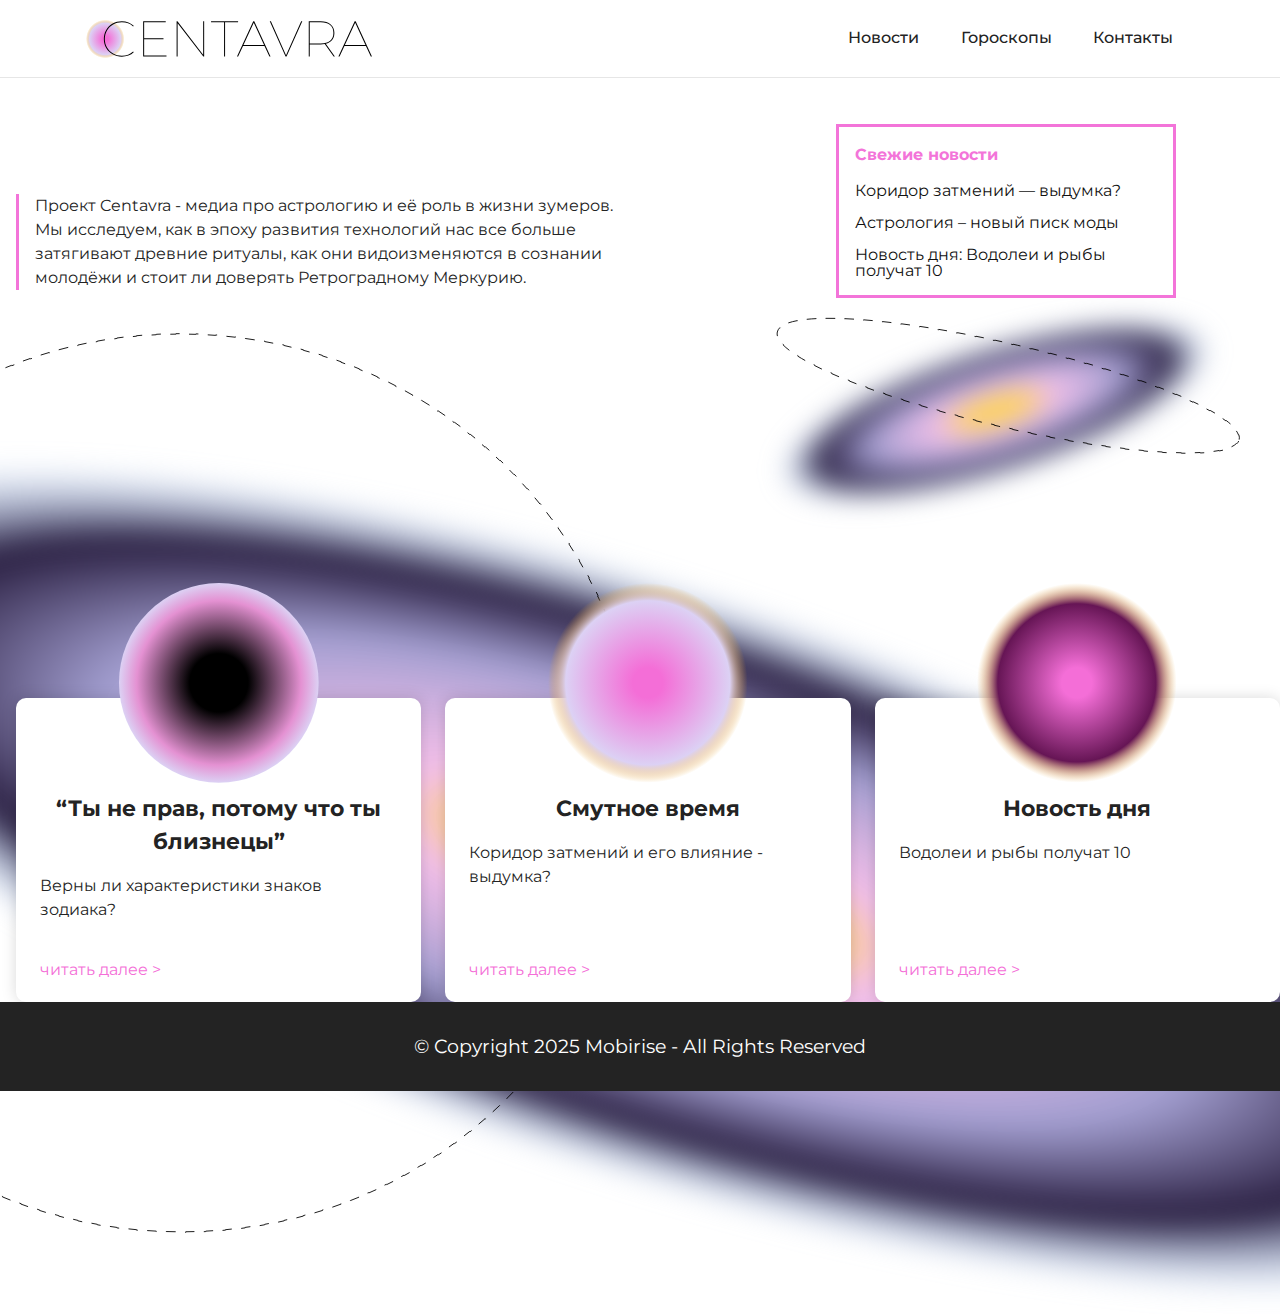
==== commit 31803a7f: "добавила карточки" ====
--- a/index.html
+++ b/index.html
@@ -92,6 +92,28 @@
         </div>
     </section>
 
+    <div class="cards">
+        <div class="card">
+            <img class="card_img" src="assets/images/ellipse_23.svg" alt="">
+            <div class="card_title">“Ты не прав, потому что ты близнецы”</div>
+            <div class="card_text">Верны ли характеристики знаков зодиака?</div>
+            <a href="#" class="card_link">читать далее ></a>
+        </div>
+        <div class="card">
+            <img class="card_img" src="assets/images/ellipse_6.svg" alt="">
+            <div class="card_title">Смутное время
+            </div>
+            <div class="card_text">Коридор затмений и его влияние - выдумка?</div>
+            <a href="#" class="card_link">читать далее ></a>
+        </div>
+        <div class="card">
+            <img class="card_img" src="assets/images/ellipse_20.svg" alt="">
+            <div class="card_title">Новость дня</div>
+            <div class="card_text">Водолеи и рыбы получат 10</div>
+            <a href="#" class="card_link">читать далее ></a>
+        </div>
+    </div>
+
     <section data-bs-version="5.1" class="footer7 cid-sQOIJWr1a0" once="footers" id="footer7-n">
 
 
--- a/assets/custom/styles.css
+++ b/assets/custom/styles.css
@@ -20,7 +20,7 @@
 .head_screen {
   display: flex;
   margin: 24px auto 0;
-  padding: 40px 16px 200px;
+  padding: 40px 16px 400px;
   width: 1320px;
   background: transparent;
 }
@@ -49,4 +49,45 @@
   display: block;
   color: #111;
   margin-top: 16px;
+}
+
+.cards {
+  display: flex;
+  justify-content: space-between;
+  margin: 0 auto;
+  width: 1320px;
+  padding: 0 16px; 
+}
+
+.card {
+  background-color: white;
+  border-radius: 10px;
+  position: relative;
+  padding: 24px;
+  flex: 1;
+  margin-right: 24px;
+  box-shadow: 0px 0px 15px rgba(0, 0, 0, 0.15);
+}
+
+.card_img {
+  position: absolute;
+  left: 50%;
+  top: -115px;
+  transform: translate(-50%);
+  width: 200px;
+}
+
+.card_title {
+  margin: 70px 0 16px;
+  font-weight: bold;
+  font-size: 22px;
+  text-align: center;
+}
+
+.card_text {
+  margin-bottom: 40px;
+}
+
+.card_link {
+  margin-top: auto;
 }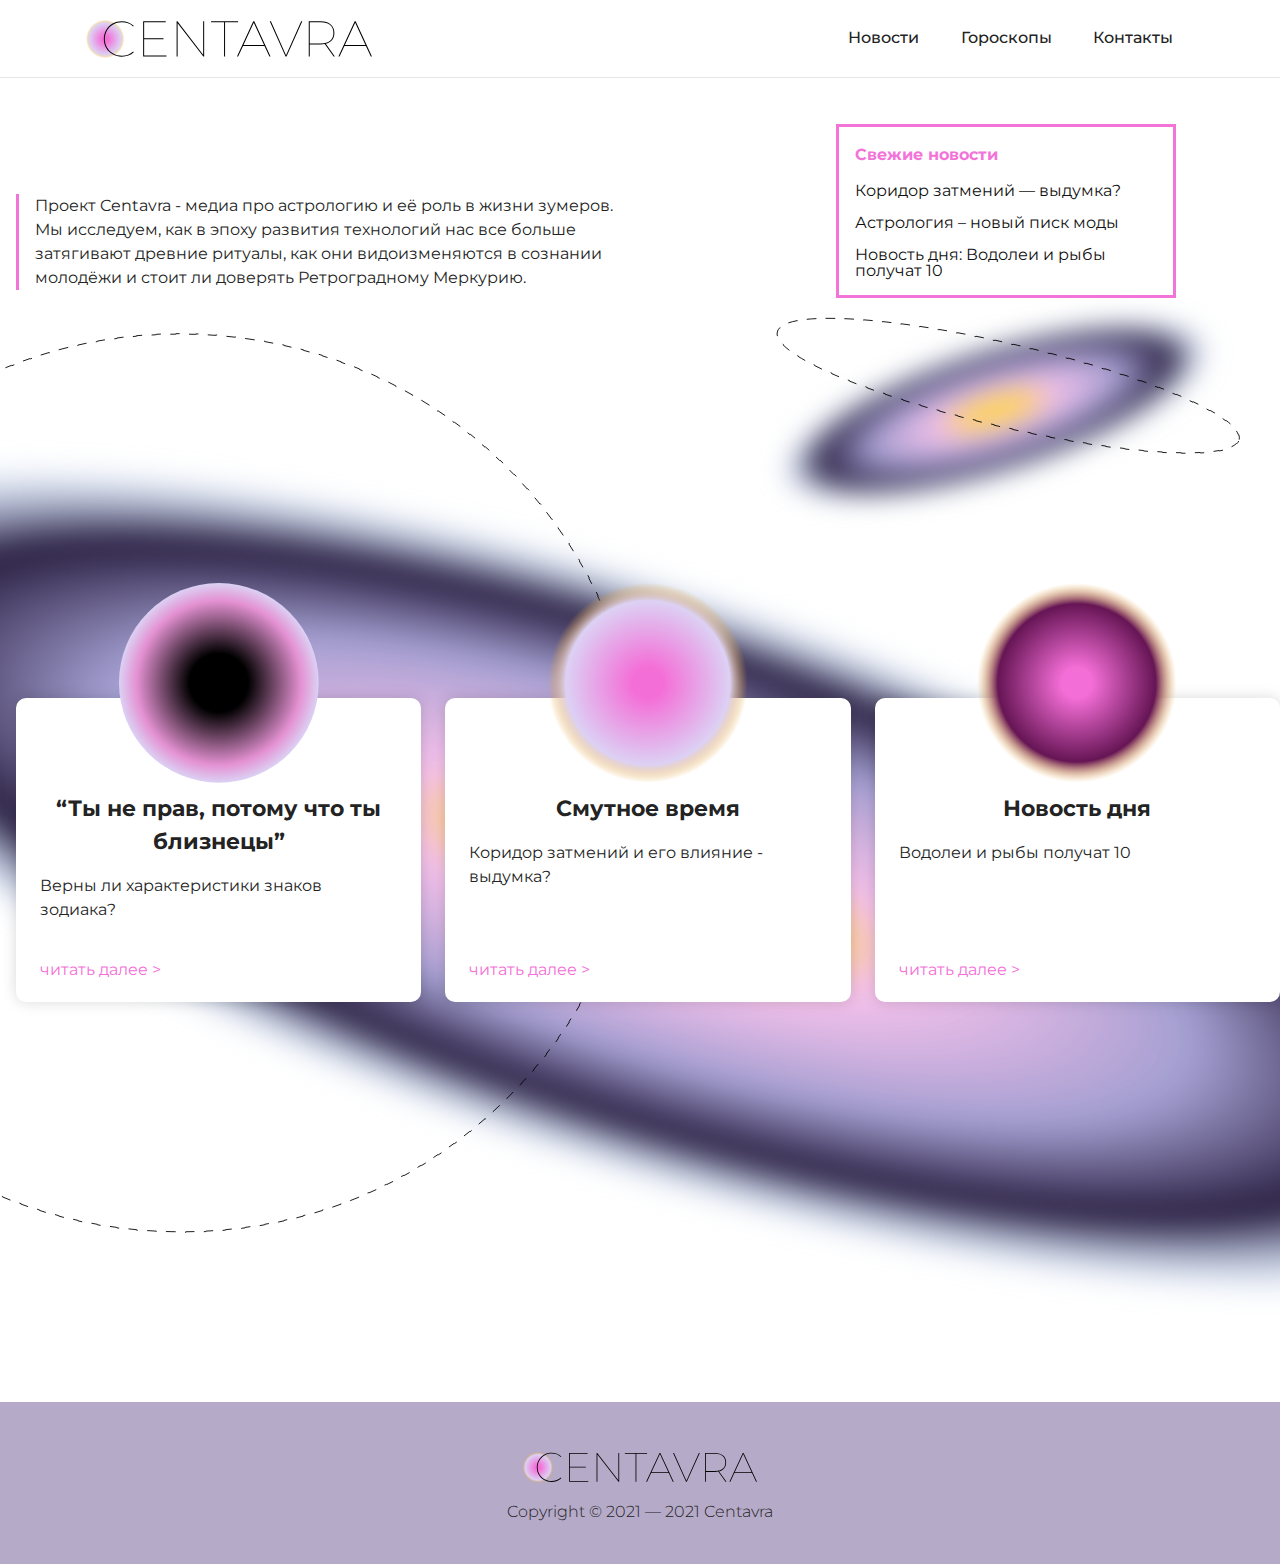
==== commit 62ce6aea: "добавила футер" ====
--- a/index.html
+++ b/index.html
@@ -114,22 +114,10 @@
         </div>
     </div>
 
-    <section data-bs-version="5.1" class="footer7 cid-sQOIJWr1a0" once="footers" id="footer7-n">
-
-
-
-
-
-        <div class="container">
-            <div class="media-container-row align-center mbr-white">
-                <div class="col-12">
-                    <p class="mbr-text mb-0 mbr-fonts-style display-7">
-                        © Copyright 2025 Mobirise - All Rights Reserved
-                    </p>
-                </div>
-            </div>
-        </div>
-    </section>
+    <footer>
+        <div class="footer_logo"><img src="assets/images/group-280.svg" alt="logo"></div>
+        <div class="footer_copyright">Copyright © 2021 — 2021 Centavra</div>
+    </footer>
     <section
         style="background-color: #fff; font-family: -apple-system, BlinkMacSystemFont, 'Segoe UI', 'Roboto', 'Helvetica Neue', Arial, sans-serif; color:#aaa; font-size:12px; padding: 0; align-items: center; display: none;">
         <a href="https://mobirise.site/f" style="flex: 1 1; height: 3rem; padding-left: 1rem;"></a>
--- a/assets/custom/styles.css
+++ b/assets/custom/styles.css
@@ -90,4 +90,17 @@
 
 .card_link {
   margin-top: auto;
+}
+
+footer {
+  padding: 40px;
+  background-color: #B5AAC8;
+  text-align: center;
+  font-weight: 300;
+  margin-top: 400px;
+}
+
+.footer_logo img {
+  height: 50px;
+  margin-bottom: 8px;
 }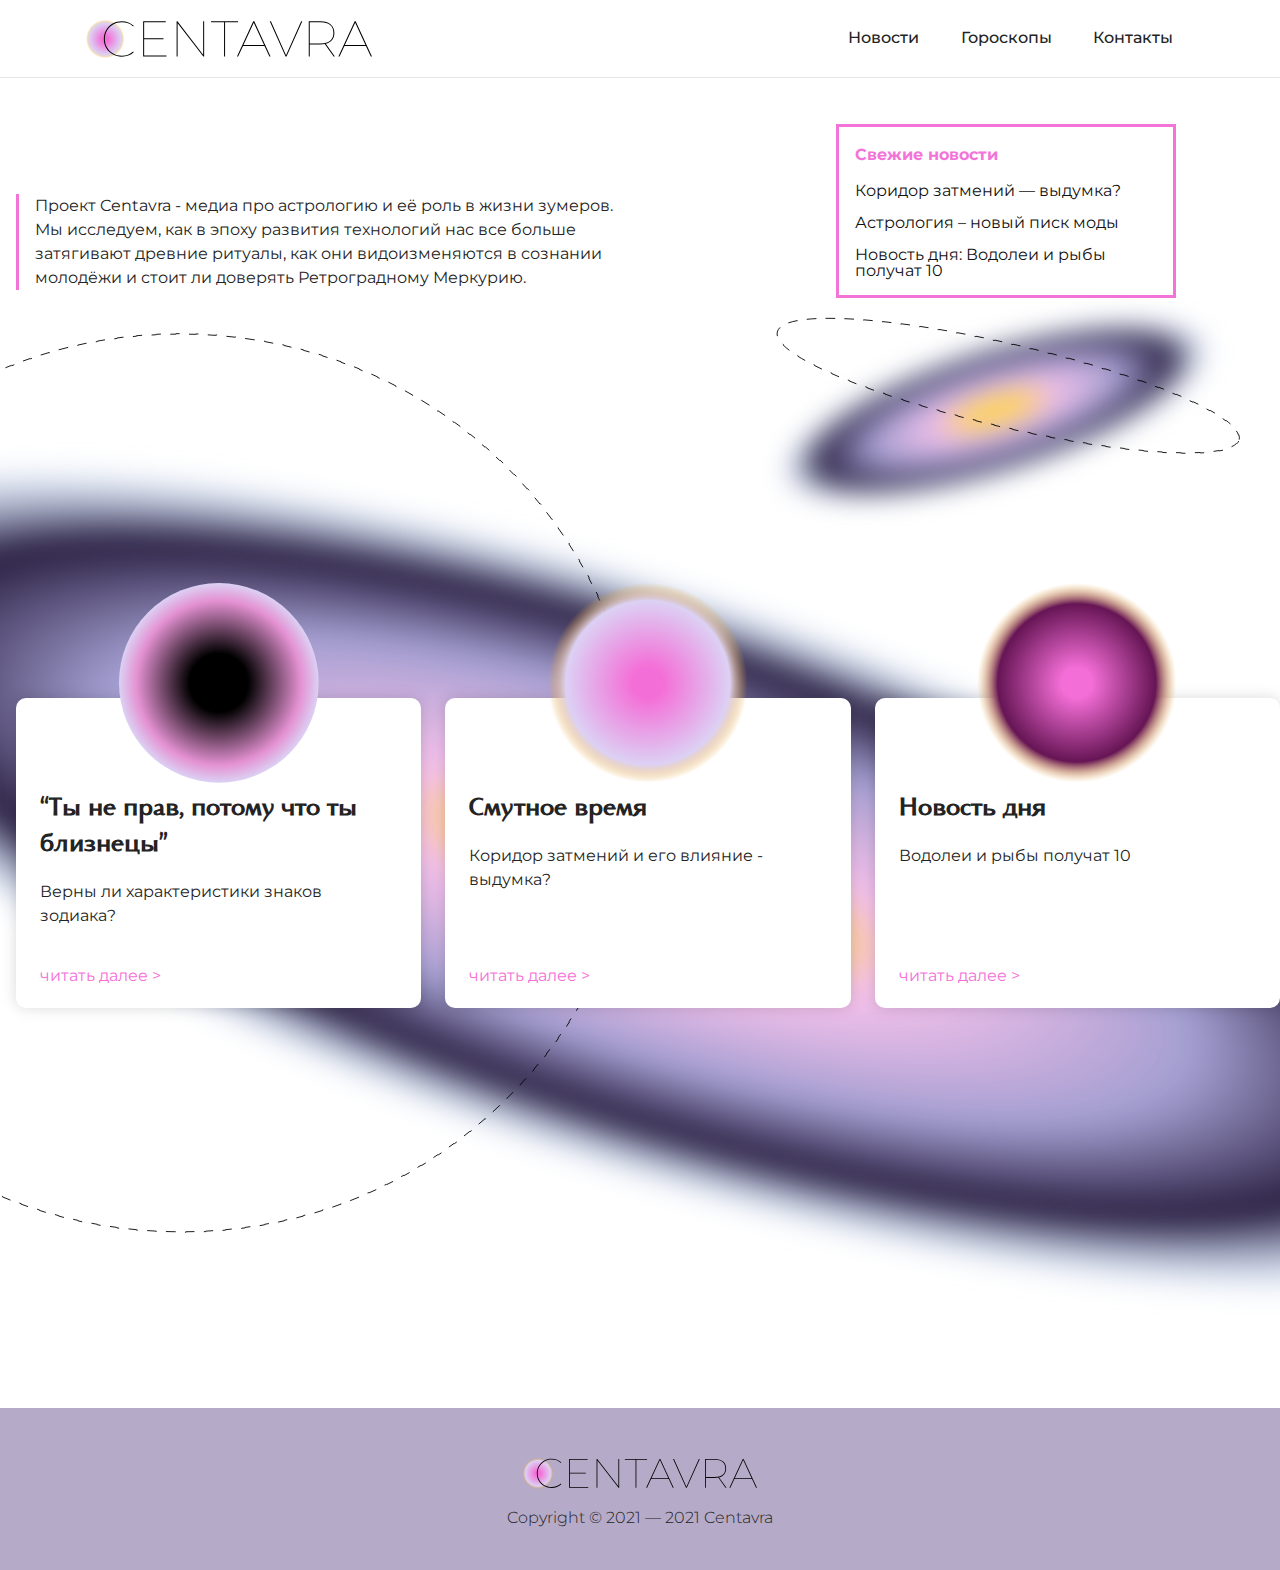
==== commit 07cbd5f6: "еще апдейт" ====
--- a/index.html
+++ b/index.html
@@ -60,7 +60,7 @@
                 <div class="collapse navbar-collapse " id="navbarSupportedContent">
                     <ul class="navbar-nav nav-dropdown nav-right" data-app-modern-menu="true">
                         <li class="nav-item"><a class="nav-link link text-black text-primary display-4"
-                                href="page1.html">Новости</a></li>
+                                href="#news">Новости</a></li>
                         <li class="nav-item"><a class="nav-link link text-black display-4"
                                 href="https://mobirise.com">Гороскопы</a></li>
                         <li class="nav-item"><a class="nav-link link text-black display-4"
@@ -92,7 +92,7 @@
         </div>
     </section>
 
-    <div class="cards">
+    <div class="cards" id="news">
         <div class="card">
             <img class="card_img" src="assets/images/ellipse_23.svg" alt="">
             <div class="card_title">“Ты не прав, потому что ты близнецы”</div>
--- a/assets/custom/styles.css
+++ b/assets/custom/styles.css
@@ -1,3 +1,9 @@
+@font-face {
+  font-family: "Beatrix Antiqua";
+  src: url("beatrix-antiqua.regular.ttf") format("truetype");
+  font-style: normal;
+  font-weight: normal;
+}
 :root {
   --pink: #F374D9;
 }
@@ -60,6 +66,7 @@
 }
 
 .card {
+  /* text-align: center; */
   background-color: white;
   border-radius: 10px;
   position: relative;
@@ -67,6 +74,7 @@
   flex: 1;
   margin-right: 24px;
   box-shadow: 0px 0px 15px rgba(0, 0, 0, 0.15);
+  margin-bottom: 400px;
 }
 
 .card_img {
@@ -80,8 +88,9 @@
 .card_title {
   margin: 70px 0 16px;
   font-weight: bold;
-  font-size: 22px;
-  text-align: center;
+  font-size: 24px;
+  /* text-align: center; */
+  font-family: "Beatrix Antiqua";
 }
 
 .card_text {
@@ -97,7 +106,6 @@
   background-color: #B5AAC8;
   text-align: center;
   font-weight: 300;
-  margin-top: 400px;
 }
 
 .footer_logo img {
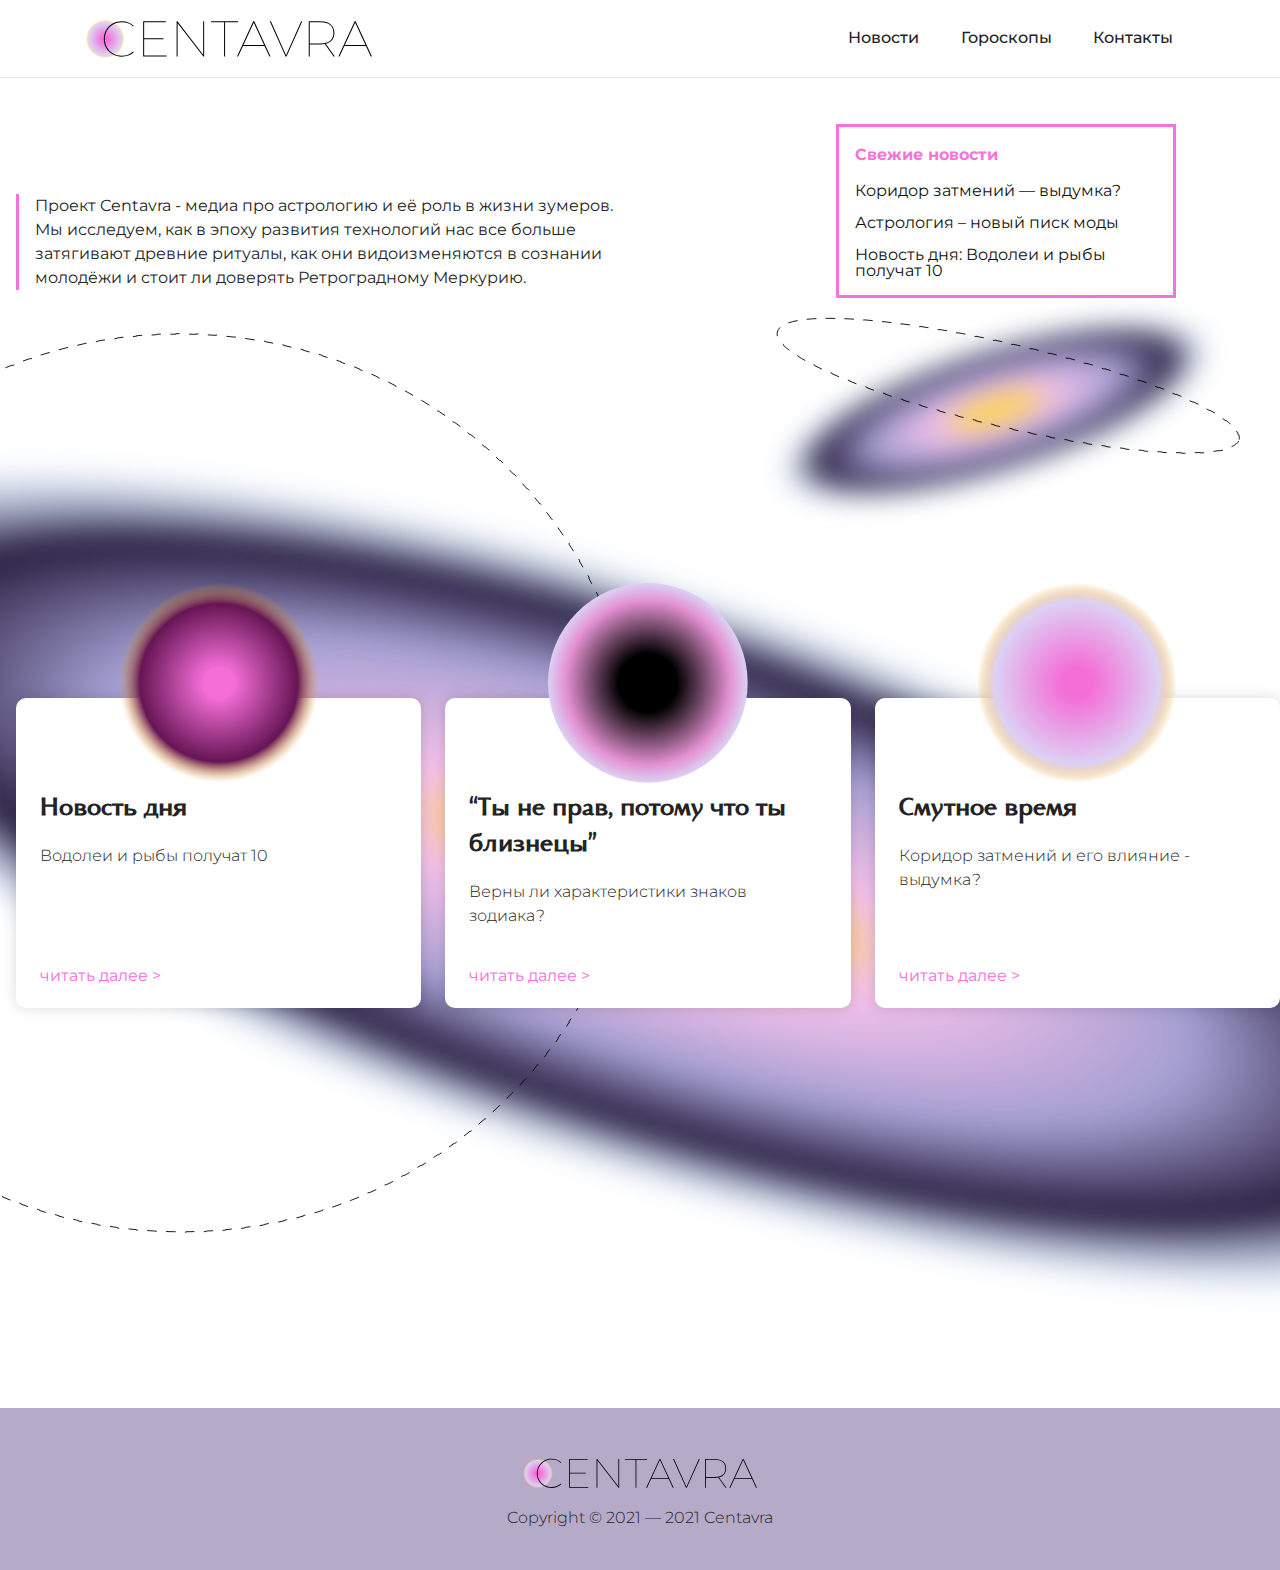
==== commit 56ca65e6: "апдейт" ====
--- a/index.html
+++ b/index.html
@@ -94,6 +94,12 @@
 
     <div class="cards" id="news">
         <div class="card">
+            <img class="card_img" src="assets/images/ellipse_20.svg" alt="">
+            <div class="card_title">Новость дня</div>
+            <div class="card_text">Водолеи и рыбы получат 10</div>
+            <a href="#" class="card_link">читать далее ></a>
+        </div>
+        <div class="card">
             <img class="card_img" src="assets/images/ellipse_23.svg" alt="">
             <div class="card_title">“Ты не прав, потому что ты близнецы”</div>
             <div class="card_text">Верны ли характеристики знаков зодиака?</div>
@@ -104,13 +110,7 @@
             <div class="card_title">Смутное время
             </div>
             <div class="card_text">Коридор затмений и его влияние - выдумка?</div>
-            <a href="#" class="card_link">читать далее ></a>
-        </div>
-        <div class="card">
-            <img class="card_img" src="assets/images/ellipse_20.svg" alt="">
-            <div class="card_title">Новость дня</div>
-            <div class="card_text">Водолеи и рыбы получат 10</div>
-            <a href="#" class="card_link">читать далее ></a>
+            <a href="/page1.html" class="card_link">читать далее ></a>
         </div>
     </div>
 
--- a/assets/custom/styles.css
+++ b/assets/custom/styles.css
@@ -6,6 +6,7 @@
 }
 :root {
   --pink: #F374D9;
+  --lavender: #B5AAC8;
 }
 
 body * {
@@ -95,6 +96,7 @@
 
 .card_text {
   margin-bottom: 40px;
+  font-weight: 300;
 }
 
 .card_link {
@@ -103,7 +105,7 @@
 
 footer {
   padding: 40px;
-  background-color: #B5AAC8;
+  background-color: var(--lavender);
   text-align: center;
   font-weight: 300;
 }
@@ -111,4 +113,10 @@
 .footer_logo img {
   height: 50px;
   margin-bottom: 8px;
+}
+
+/*  СТРАНИЦА С ВИДЕО */
+
+.video_page .head_screen {
+  background-color: var(--lavender) !important;
 }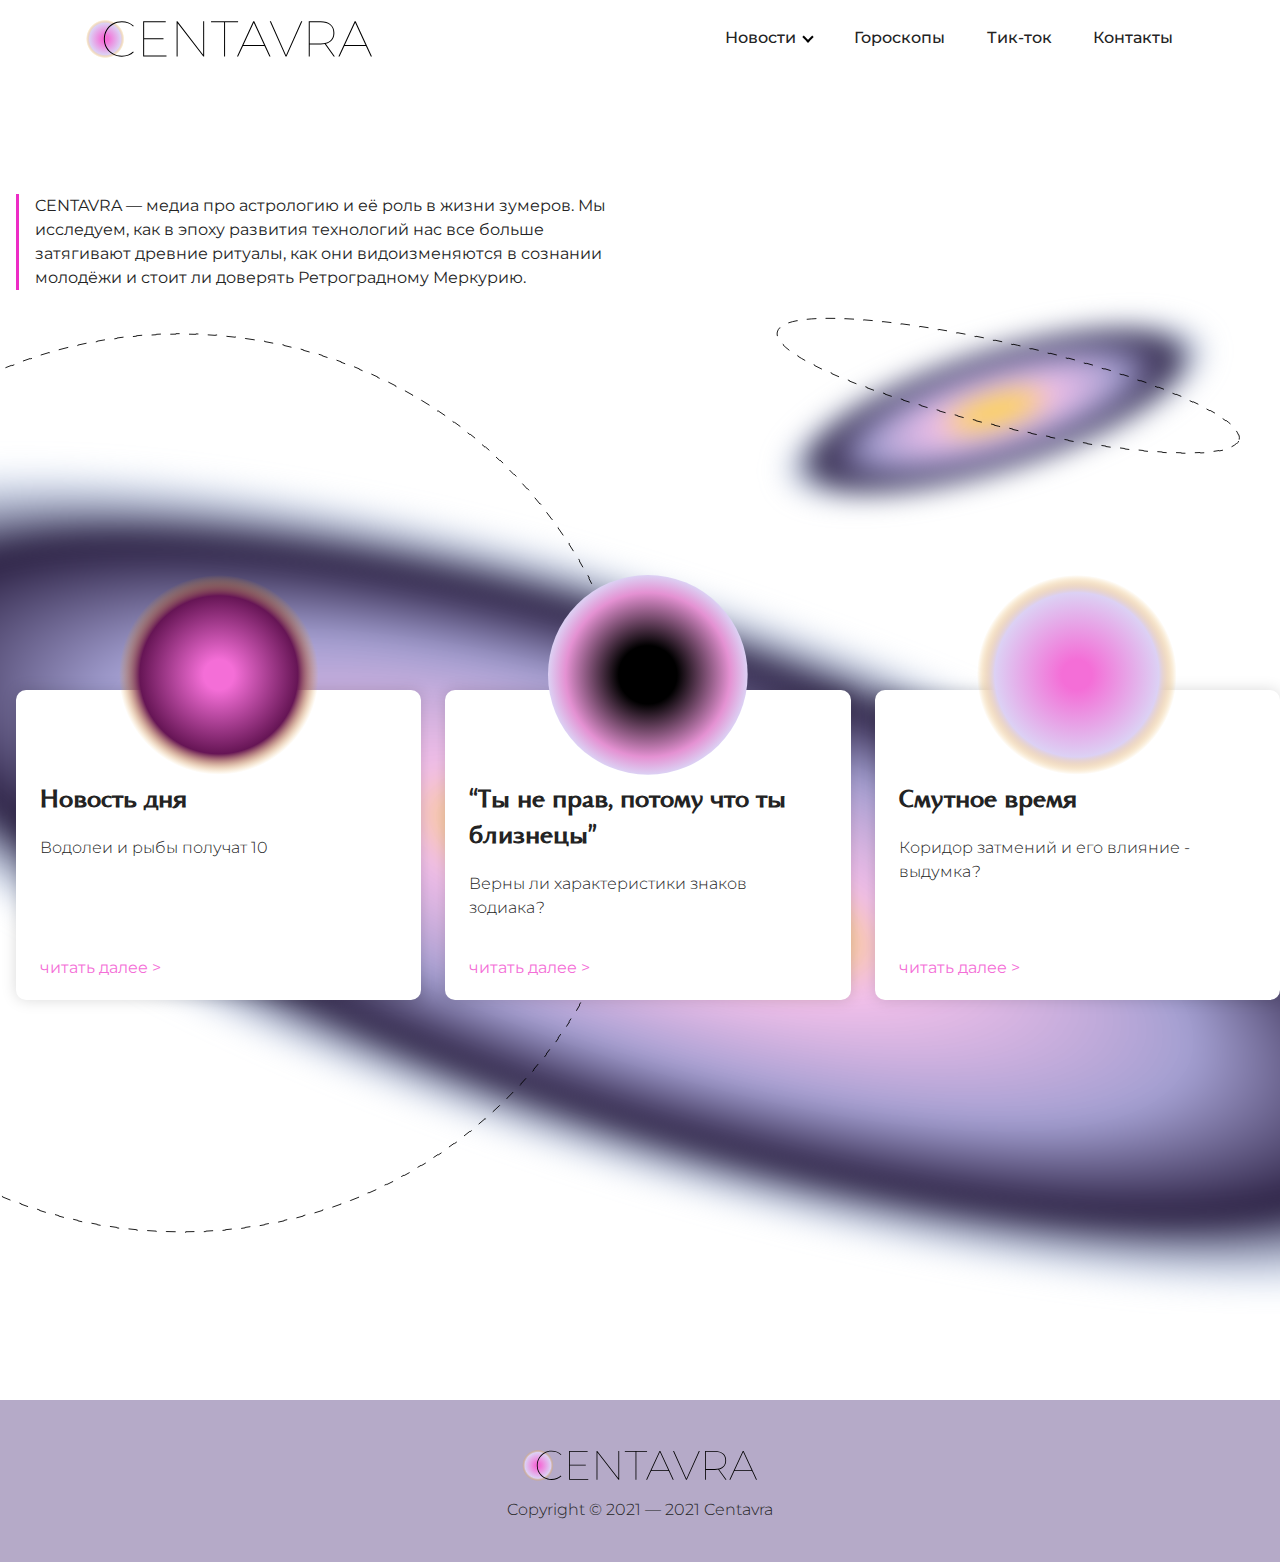
==== commit d6930989: "дропдаун" ====
--- a/index.html
+++ b/index.html
@@ -38,7 +38,7 @@
 
     <section data-bs-version="5.1" class="menu cid-s48OLK6784" once="menu" id="menu1-h">
 
-        <nav class="navbar navbar-dropdown navbar-fixed-top navbar-expand-lg">
+        <nav class="navbar navbar-dropdown navbar-fixed-top navbar-expand-lg" style="border: none;">
             <div class="container">
                 <div class="navbar-brand">
                     <span class="navbar-logo">
@@ -58,15 +58,23 @@
                     </div>
                 </button>
                 <div class="collapse navbar-collapse " id="navbarSupportedContent">
-                    <ul class="navbar-nav nav-dropdown nav-right" data-app-modern-menu="true">
-                        <li class="nav-item"><a class="nav-link link text-black text-primary display-4"
-                                href="#news">Новости</a></li>
-                        <li class="nav-item"><a class="nav-link link text-black display-4"
+                    <ul class="navbar-nav nav-dropdown nav-right" data-app-modern-menu="true"
+                        style="position: relative;">
+                        <li class="nav-item"><a id="menu-link-1" class="nav-link link text-black text-primary display-4"
+                                href="#">Новости <div class="dropdown_arrow"></div></a></li>
+                        <li class="nav-item"><a id="menu-link-2" class="nav-link link text-black display-4"
                                 href="https://mobirise.com">Гороскопы</a></li>
-                        <li class="nav-item"><a class="nav-link link text-black display-4"
+                        <li class="nav-item"><a id="menu-link-3" class="nav-link link text-black display-4"
+                                href="https://mobirise.com">Тик-ток</a></li>
+                        <li class="nav-item"><a id="menu-link-4" class="nav-link link text-black display-4"
                                 href="https://mobirise.com">Контакты</a></li>
+                        <div id="news-menu" class="fresh_news">
+                            <div class="fresh_news_title">Свежие новости</div>
+                            <a href='#' class="fresh_news_link">Коридор затмений — выдумка?</a>
+                            <a href='#' class="fresh_news_link">Астрология – новый писк моды</a>
+                            <a href='#' class="fresh_news_link">Новость дня: Водолеи и рыбы получат 10</a>
+                        </div>
                     </ul>
-
 
                 </div>
             </div>
@@ -79,17 +87,12 @@
     </section>
 
     <section class="head_screen">
-        <div class="about">Проект Centavra - медиа про астрологию и её роль в жизни зумеров. Мы исследуем, как в эпоху
-            развития технологий
-            нас все больше затягивают древние ритуалы, как они видоизменяются в сознании молодёжи и стоит ли доверять
-            Ретроградному
-            Меркурию.</div>
-        <div class="fresh_news">
-            <div class="fresh_news_title">Свежие новости</div>
-            <a href='#' class="fresh_news_link">Коридор затмений — выдумка?</a>
-            <a href='#' class="fresh_news_link">Астрология – новый писк моды</a>
-            <a href='#' class="fresh_news_link">Новость дня: Водолеи и рыбы получат 10</a>
+        <div class="about">CENTAVRA — медиа про астрологию и её роль в жизни зумеров. Мы исследуем, как в эпоху развития
+            технологий нас все больше
+            затягивают древние ритуалы, как они видоизменяются в сознании молодёжи и стоит ли доверять Ретроградному
+            Меркурию.
         </div>
+
     </section>
 
     <div class="cards" id="news">
@@ -103,7 +106,7 @@
             <img class="card_img" src="assets/images/ellipse_23.svg" alt="">
             <div class="card_title">“Ты не прав, потому что ты близнецы”</div>
             <div class="card_text">Верны ли характеристики знаков зодиака?</div>
-            <a href="#" class="card_link">читать далее ></a>
+            <a href="/page2.html" class="card_link">читать далее ></a>
         </div>
         <div class="card">
             <img class="card_img" src="assets/images/ellipse_6.svg" alt="">
@@ -129,6 +132,7 @@
     <script src="assets/ytplayer/index.js"></script>
     <script src="assets/dropdown/js/navbar-dropdown.js"></script>
     <script src="assets/theme/js/script.js"></script>
+    <script src="assets/custom/main.js"></script>
 
 
 </body>
--- a/assets/custom/styles.css
+++ b/assets/custom/styles.css
@@ -5,6 +5,7 @@
   font-weight: normal;
 }
 :root {
+  --pink-dark: #ED2CC5;
   --pink: #F374D9;
   --lavender: #B5AAC8;
 }
@@ -13,7 +14,11 @@
     font-family: 'Montserrat';
 }
 
-.nav-link:hover {
+#menu-link-1:hover,
+#menu-link-2:hover,
+#menu-link-3:hover,
+#menu-link-4:hover
+ {
   color: var(--pink) !important;
 }
 
@@ -22,6 +27,21 @@
   top: 200px;
   left: 0;
   width: 100%;
+}
+
+.dropdown_arrow {
+  height: 8px;
+  width: 8px;
+  border-bottom: 2px solid black;
+  border-left: 2px solid black;
+  transform: rotate(-45deg);
+  margin-left: 8px;
+  margin-bottom: 3px;
+  transition: all 0.2s;
+}
+
+#menu-link-1:hover .dropdown_arrow {
+  border-color: var(--pink-dark);
 }
 
 .head_screen {
@@ -35,16 +55,23 @@
 .about {
   width: 600px;
   margin-right: 220px;
-  border-left: 3px solid var(--pink);
+  border-left: 3px solid var(--pink-dark);
   padding-left: 16px;
   height: min-content;
   margin-top: 70px;
 }
 
 .fresh_news {
-  border: 3px solid var(--pink);
+  border: 3px solid var(--pink-dark);
   padding: 16px;
   width: 340px;
+  display: none;
+  position: absolute;
+  top: 50px;
+  left: 0;
+  background-color: white;
+  font-family: 'Montserrat';
+  font-size: 20px;
 }
 
 .fresh_news_title {
@@ -56,6 +83,8 @@
   display: block;
   color: #111;
   margin-top: 16px;
+  font-size: 16px;
+  line-height: 120%;
 }
 
 .cards {
@@ -117,6 +146,6 @@
 
 /*  СТРАНИЦА С ВИДЕО */
 
-.video_page .head_screen {
+.video_screen {
   background-color: var(--lavender) !important;
 }